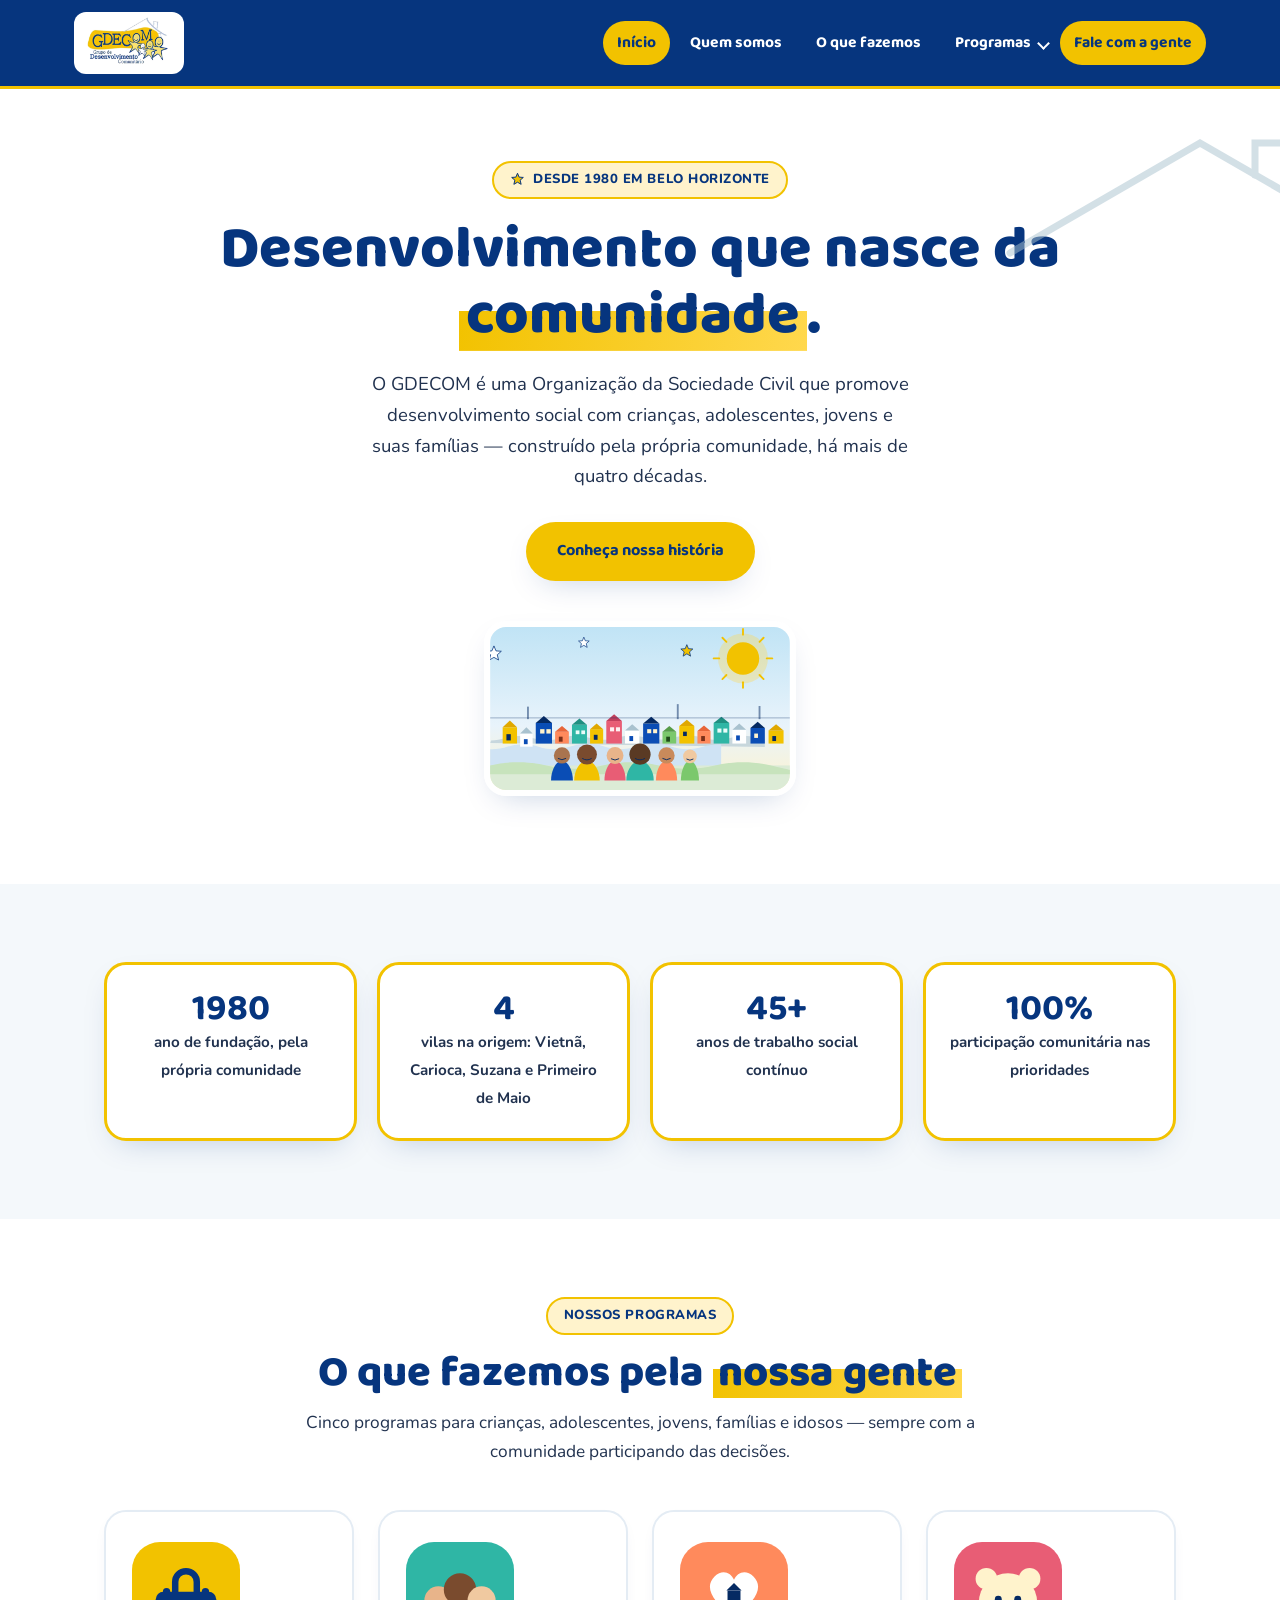
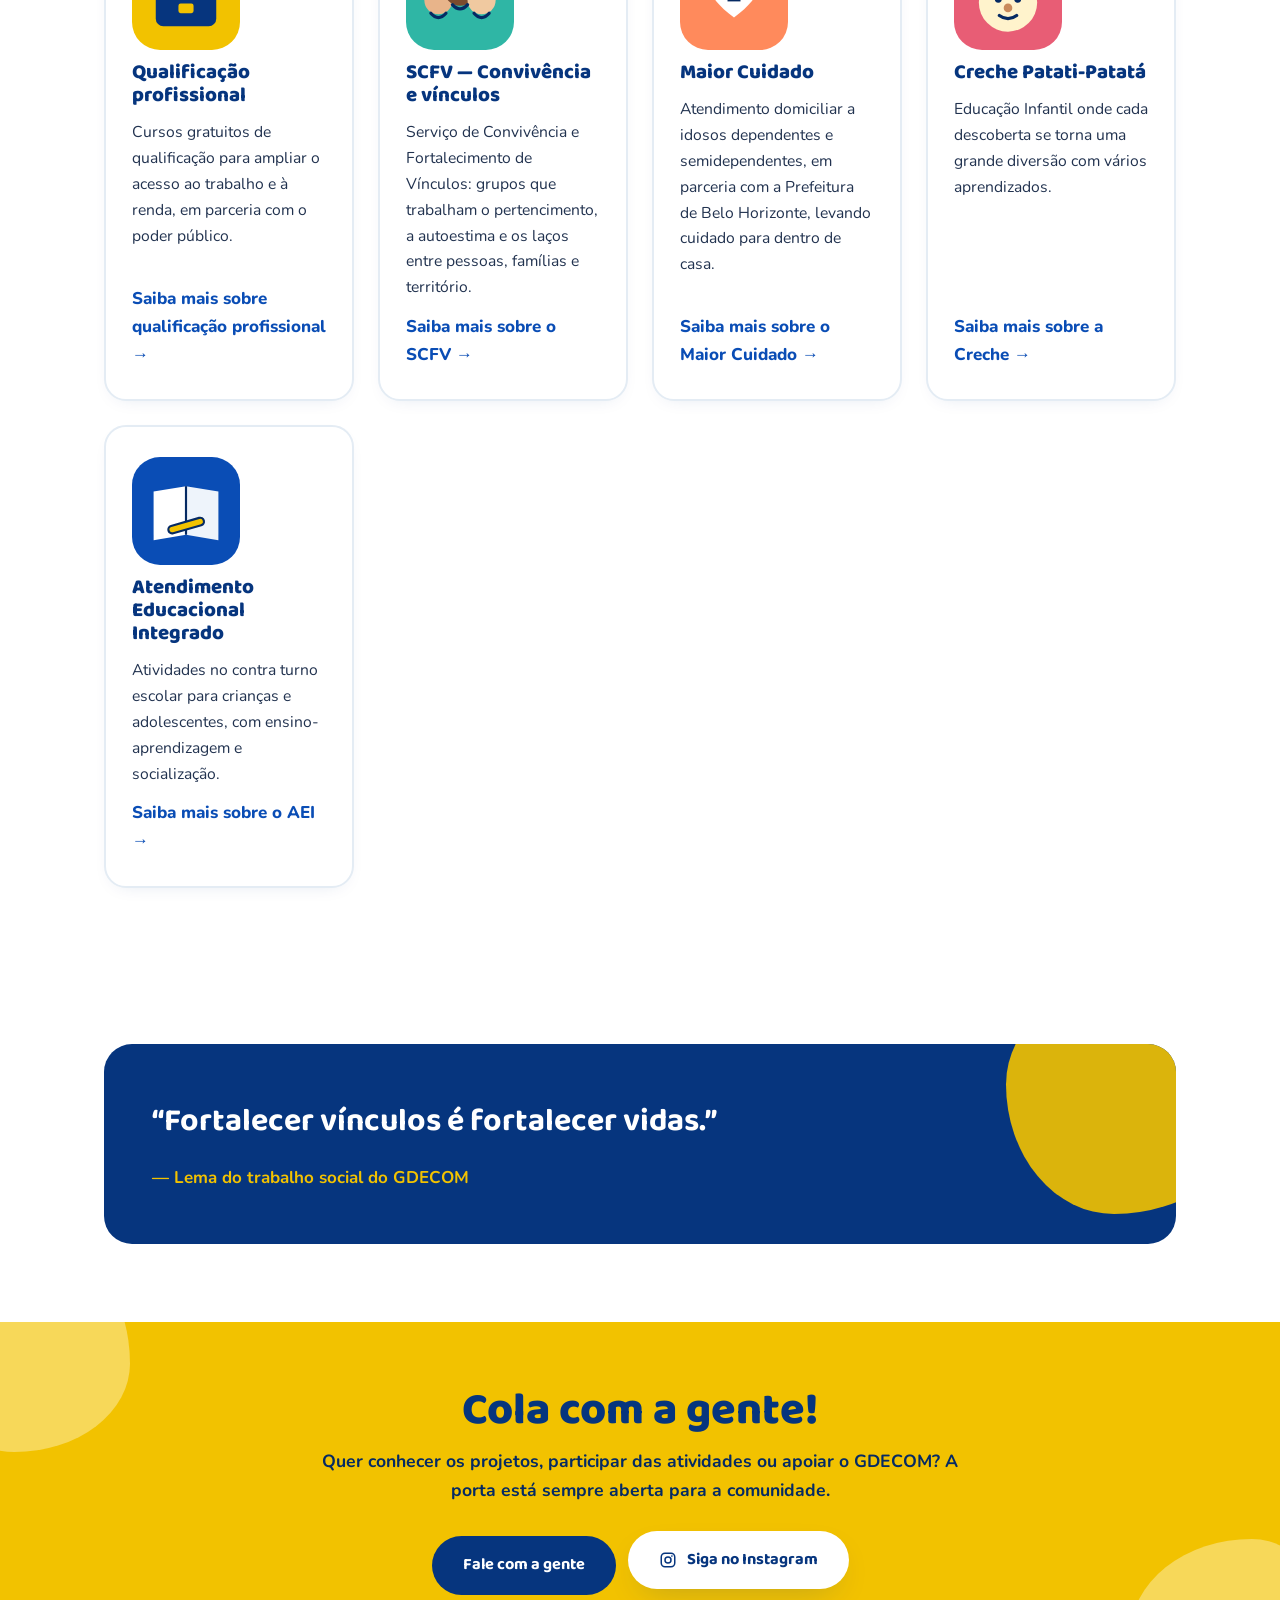
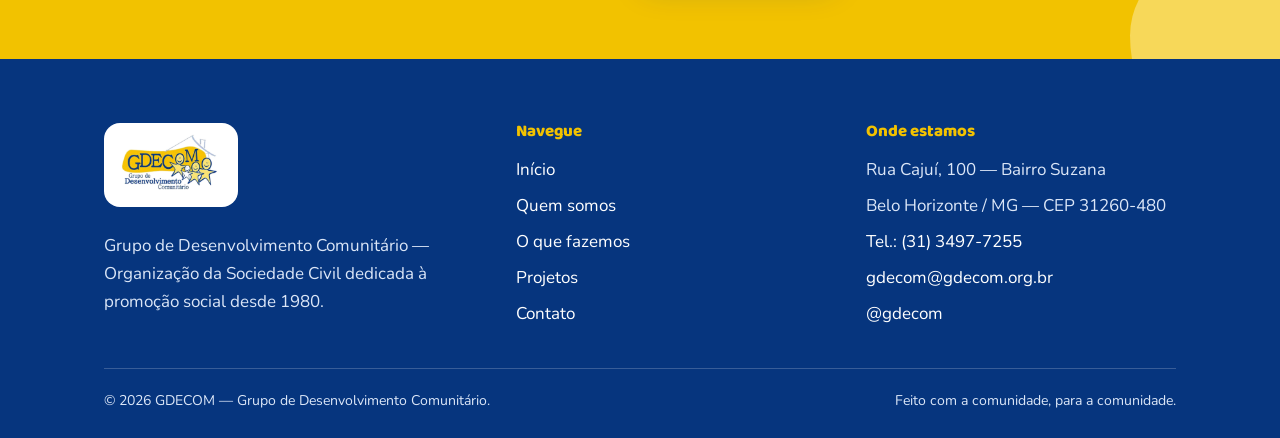
==== index.html @ feea97ce "Troca os cards de "O que fazemos" por ilustracoes dos 5 programas Substitui os 4 icones de linha gen" ====
<!DOCTYPE html>
<html lang="pt-BR">
<head>
  <meta charset="UTF-8">
  <meta name="viewport" content="width=device-width, initial-scale=1.0">
  <title>GDECOM — Grupo de Desenvolvimento Comunitário | Belo Horizonte</title>
  <meta name="description" content="Desde 1980, o GDECOM promove desenvolvimento social com crianças, adolescentes, jovens e famílias em Belo Horizonte. Conheça nossa história, programas e projetos.">
  <link rel="canonical" href="https://www.gdecom.org.br/">
  <meta name="theme-color" content="#06357e">
  <meta name="robots" content="index, follow">

  <!-- Open Graph / Facebook / Instagram -->
  <meta property="og:type" content="website">
  <meta property="og:locale" content="pt_BR">
  <meta property="og:url" content="https://www.gdecom.org.br/">
  <meta property="og:site_name" content="GDECOM">
  <meta property="og:title" content="GDECOM — Grupo de Desenvolvimento Comunitário | Belo Horizonte">
  <meta property="og:description" content="Desde 1980, o GDECOM promove desenvolvimento social com crianças, adolescentes, jovens e famílias em Belo Horizonte. Conheça nossa história, programas e projetos.">
  <meta property="og:image" content="https://www.gdecom.org.br/assets/img/gdecom-03.jpg">

  <!-- Twitter Card -->
  <meta name="twitter:card" content="summary_large_image">
  <meta name="twitter:title" content="GDECOM — Grupo de Desenvolvimento Comunitário | Belo Horizonte">
  <meta name="twitter:description" content="Desde 1980, o GDECOM promove desenvolvimento social com crianças, adolescentes, jovens e famílias em Belo Horizonte.">
  <meta name="twitter:image" content="https://www.gdecom.org.br/assets/img/gdecom-03.jpg">

  <link rel="icon" type="image/png" href="assets/img/favicon.png">
  <link rel="preconnect" href="https://fonts.googleapis.com">
  <link rel="preconnect" href="https://fonts.gstatic.com" crossorigin>
  <link href="https://fonts.googleapis.com/css2?family=Baloo+2:wght@600;700;800&family=Nunito:wght@400;600;700;800&display=swap" rel="stylesheet">
  <link rel="stylesheet" href="css/estilo.css">

  <!-- Dados estruturados: ajuda o Google a exibir o GDECOM como organização (endereço, telefone, redes sociais) -->
  <script type="application/ld+json">
  {
    "@context": "https://schema.org",
    "@type": "NGO",
    "name": "GDECOM — Grupo de Desenvolvimento Comunitário",
    "url": "https://www.gdecom.org.br/",
    "logo": "https://www.gdecom.org.br/assets/img/logo.png",
    "foundingDate": "1980",
    "email": "gdecom@gdecom.org.br",
    "telephone": "+55-31-3497-7255",
    "sameAs": ["https://www.instagram.com/gdecom/"],
    "address": {
      "@type": "PostalAddress",
      "streetAddress": "Rua Cajuí, 100 — Bairro Suzana",
      "addressLocality": "Belo Horizonte",
      "addressRegion": "MG",
      "postalCode": "31260-480",
      "addressCountry": "BR"
    }
  }
  </script>
</head>
<body>

  <a class="pular-conteudo" href="#conteudo">Pular para o conteúdo</a>

  <header class="topo">
    <div class="topo-inner">
      <a class="topo-logo" href="index.html" aria-label="GDECOM — página inicial">
        <img src="assets/img/logo.png" alt="GDECOM — Grupo de Desenvolvimento Comunitário" width="160" height="48">
      </a>

      <button class="hamburguer" aria-label="Abrir menu" aria-expanded="false" aria-controls="menu-principal">&#9776;</button>

      <nav class="menu" id="menu-principal" aria-label="Menu principal">
        <a href="index.html" class="ativo" aria-current="page">Início</a>
        <a href="quem-somos.html">Quem somos</a>
        <a href="o-que-fazemos.html">O que fazemos</a>
        <div class="menu-dropdown">
          <div class="menu-dropdown-linha">
            <a href="projetos.html">Programas</a>
            <span class="seta" aria-hidden="true"></span>
            <button class="submenu-toggle" type="button" aria-expanded="false" aria-label="Mostrar lista de programas">
              <span class="seta" aria-hidden="true"></span>
            </button>
          </div>
          <div class="submenu">
            <a href="qualificacao-profissional.html">Qualificação Profissional</a>
            <a href="scfv.html">SCFV — Serviço de Convivência e Fortalecimento de Vínculos</a>
            <a href="maior-cuidado.html">Maior Cuidado</a>
            <a href="creche-patati-patata.html">Creche Patati-Patatá</a>
            <a href="atendimento-educacional-integrado.html">Atendimento Educacional Integrado</a>
          </div>
        </div>
        <a href="contato.html" class="menu-cta">Fale com a gente</a>
      </nav>
    </div>
  </header>

  <main id="conteudo">
    <!-- HERO -->
    <section class="hero">
      <svg class="telhado-riscado" viewBox="0 0 340 150" fill="none" aria-hidden="true" focusable="false">
        <path d="M10 130 L200 20 L330 95" stroke="#a9c2cf" stroke-width="7" stroke-linecap="round"/>
        <path d="M255 52 L255 20 L285 20 L285 70" stroke="#a9c2cf" stroke-width="7" stroke-linecap="round"/>
      </svg>
      <div class="container hero-grid">
        <div class="surgir hero-texto">
          <span class="pill">
            <svg viewBox="0 0 24 24" fill="#f2c200" stroke="#06357e" stroke-width="1.6" aria-hidden="true" focusable="false"><path d="M12 2l2.6 6.2 6.7.5-5.1 4.4 1.6 6.6L12 16.3 6.2 19.7l1.6-6.6-5.1-4.4 6.7-.5z"/></svg>
            Desde 1980 em Belo Horizonte
          </span>
          <h1>Desenvolvimento que nasce da <span class="mancha">comunidade</span>.</h1>
          <p class="grande">
            O GDECOM é uma Organização da Sociedade Civil que promove desenvolvimento
            social com crianças, adolescentes, jovens e suas famílias — construído
            pela própria comunidade, há mais de quatro décadas.
          </p>
          <div class="hero-acoes">
            <a class="btn btn-amarelo" href="quem-somos.html">Conheça nossa história</a>
          </div>
        </div>
        <div class="hero-foto hero-foto-banner surgir">
          <img src="assets/img/hero-comunidade-vibrante.svg" alt="Ilustração colorida de uma vila na encosta em Belo Horizonte, com sol, estrelas e um grupo diverso de pessoas de mãos dadas em frente às casas" width="960" height="540" fetchpriority="high">
        </div>
      </div>
    </section>

    <!-- NÚMEROS -->
    <section class="secao secao-gelo" aria-label="GDECOM em números">
      <div class="container">
        <div class="numeros surgir">
          <div class="numero-card"><strong>1980</strong><span>ano de fundação, pela própria comunidade</span></div>
          <div class="numero-card"><strong>4</strong><span>vilas na origem: Vietnã, Carioca, Suzana e Primeiro de Maio</span></div>
          <div class="numero-card"><strong>45+</strong><span>anos de trabalho social contínuo</span></div>
          <div class="numero-card"><strong>100%</strong><span>participação comunitária nas prioridades</span></div>
        </div>
      </div>
    </section>

    <!-- O QUE FAZEMOS (resumo) -->
    <section class="secao">
      <div class="container">
        <div class="secao-cabeca centro surgir">
          <span class="pill">Nossos programas</span>
          <h2>O que fazemos pela <span class="mancha">nossa gente</span></h2>
          <p>Cinco programas para crianças, adolescentes, jovens, famílias e idosos —
             sempre com a comunidade participando das decisões.</p>
        </div>
        <div class="cards">
          <article class="card surgir">
            <div class="icone icone-ilustrado" aria-hidden="true">
              <svg viewBox="0 0 100 100" focusable="false">
                <rect x="0" y="0" width="100" height="100" rx="26" fill="#f2c200"/>
                <circle cx="32" cy="46" r="3.4" fill="#06357e"/>
                <circle cx="68" cy="46" r="3.4" fill="#06357e"/>
                <path d="M40 46v-9a10 10 0 0 1 20 0v9" fill="none" stroke="#06357e" stroke-width="6" stroke-linecap="round"/>
                <rect x="22" y="46" width="56" height="32" rx="7" fill="#06357e"/>
                <rect x="43" y="57" width="14" height="9" rx="2" fill="#f2c200"/>
              </svg>
            </div>
            <h3>Qualificação profissional</h3>
            <p>Cursos gratuitos de qualificação para ampliar o acesso ao trabalho e à
               renda, em parceria com o poder público.</p>
            <a class="link-seta" href="qualificacao-profissional.html">Saiba mais sobre qualificação profissional &rarr;</a>
          </article>
          <article class="card surgir">
            <div class="icone icone-ilustrado" aria-hidden="true">
              <svg viewBox="0 0 100 100" focusable="false">
                <rect x="0" y="0" width="100" height="100" rx="26" fill="#2fb6a5"/>
                <circle cx="30" cy="54" r="13" fill="#e8b48a"/>
                <circle cx="50" cy="44" r="15" fill="#7a4b2e"/>
                <circle cx="70" cy="54" r="13" fill="#f0c9a0"/>
                <path d="M23 66q7 8 14 0M43 58q7 8 14 0M63 66q7 8 14 0" fill="none" stroke="#052a63" stroke-width="3" stroke-linecap="round"/>
              </svg>
            </div>
            <h3>SCFV — Convivência e vínculos</h3>
            <p>Serviço de Convivência e Fortalecimento de Vínculos: grupos que
               trabalham o pertencimento, a autoestima e os laços entre pessoas,
               famílias e território.</p>
            <a class="link-seta" href="scfv.html">Saiba mais sobre o SCFV &rarr;</a>
          </article>
          <article class="card surgir">
            <div class="icone icone-ilustrado" aria-hidden="true">
              <svg viewBox="0 0 100 100" focusable="false">
                <rect x="0" y="0" width="100" height="100" rx="26" fill="#ff8a5c"/>
                <path d="M50 70C30 55 22 42 32 32c7-7 15-4 18 3 3-7 11-10 18-3 10 10 2 23-18 38z" fill="#ffffff"/>
                <polygon points="50,38 57,45 43,45" fill="#052a63"/>
                <rect x="44" y="45" width="12" height="10" fill="#052a63"/>
              </svg>
            </div>
            <h3>Maior Cuidado</h3>
            <p>Atendimento domiciliar a idosos dependentes e semidependentes, em
               parceria com a Prefeitura de Belo Horizonte, levando cuidado para
               dentro de casa.</p>
            <a class="link-seta" href="maior-cuidado.html">Saiba mais sobre o Maior Cuidado &rarr;</a>
          </article>
          <article class="card surgir">
            <div class="icone icone-ilustrado" aria-hidden="true">
              <svg viewBox="0 0 100 100" focusable="false">
                <rect x="0" y="0" width="100" height="100" rx="26" fill="#e85d75"/>
                <circle cx="30" cy="34" r="10" fill="#fff3cc"/>
                <circle cx="70" cy="34" r="10" fill="#fff3cc"/>
                <circle cx="50" cy="56" r="27" fill="#fff3cc"/>
                <circle cx="41" cy="53" r="3.2" fill="#052a63"/>
                <circle cx="59" cy="53" r="3.2" fill="#052a63"/>
                <circle cx="50" cy="61" r="4" fill="#c98a5b"/>
                <path d="M42 68q8 6 16 0" fill="none" stroke="#052a63" stroke-width="3" stroke-linecap="round"/>
              </svg>
            </div>
            <h3>Creche Patati-Patatá</h3>
            <p>Educação Infantil onde cada descoberta se torna uma grande diversão
               com vários aprendizados.</p>
            <a class="link-seta" href="creche-patati-patata.html">Saiba mais sobre a Creche &rarr;</a>
          </article>
          <article class="card surgir">
            <div class="icone icone-ilustrado" aria-hidden="true">
              <svg viewBox="0 0 100 100" focusable="false">
                <rect x="0" y="0" width="100" height="100" rx="26" fill="#0a4db5"/>
                <path d="M20 32L50 27V72L20 77Z" fill="#ffffff"/>
                <path d="M80 32L50 27V72L80 77Z" fill="#eef4fb"/>
                <line x1="50" y1="27" x2="50" y2="72" stroke="#052a63" stroke-width="2"/>
                <rect x="33" y="60" width="34" height="7" rx="3.5" fill="#f2c200" stroke="#052a63" stroke-width="2" transform="rotate(-16 50 63)"/>
              </svg>
            </div>
            <h3>Atendimento Educacional Integrado</h3>
            <p>Atividades no contra turno escolar para crianças e adolescentes,
               com ensino-aprendizagem e socialização.</p>
            <a class="link-seta" href="atendimento-educacional-integrado.html">Saiba mais sobre o AEI &rarr;</a>
          </article>
        </div>
      </div>
    </section>

    <!-- CITAÇÃO -->
    <section class="secao">
      <div class="container">
        <div class="citacao surgir">
          <blockquote>&ldquo;Fortalecer vínculos é fortalecer vidas.&rdquo;</blockquote>
          <cite>— Lema do trabalho social do GDECOM</cite>
        </div>
      </div>
    </section>

    <!-- FAIXA CTA -->
    <section class="faixa">
      <div class="container faixa-inner surgir">
        <h2>Cola com a gente!</h2>
        <p>Quer conhecer os projetos, participar das atividades ou apoiar o GDECOM?
           A porta está sempre aberta para a comunidade.</p>
        <a class="btn btn-azul" href="contato.html">Fale com a gente</a>
        &nbsp;
        <a class="btn btn-branco" href="https://www.instagram.com/gdecom/" target="_blank" rel="noopener noreferrer">
          <svg viewBox="0 0 24 24" fill="none" stroke="currentColor" stroke-width="2" stroke-linecap="round" stroke-linejoin="round" aria-hidden="true" focusable="false"><rect x="3" y="3" width="18" height="18" rx="5"/><circle cx="12" cy="12" r="4"/><circle cx="17.2" cy="6.8" r="1.1" fill="currentColor" stroke="none"/></svg>
          Siga no Instagram <span class="sr-only">(abre em nova aba)</span>
        </a>
      </div>
    </section>
  </main>

  <footer class="rodape">
    <div class="container">
      <div class="rodape-grid">
        <div>
          <span class="rodape-logo"><img src="assets/img/logo.png" alt="GDECOM" width="120" height="36" loading="lazy"></span>
          <p>Grupo de Desenvolvimento Comunitário — Organização da Sociedade Civil
             dedicada à promoção social desde 1980.</p>
        </div>
        <nav aria-label="Links do rodapé">
          <h4>Navegue</h4>
          <ul>
            <li><a href="index.html">Início</a></li>
            <li><a href="quem-somos.html">Quem somos</a></li>
            <li><a href="o-que-fazemos.html">O que fazemos</a></li>
            <li><a href="projetos.html">Projetos</a></li>
            <li><a href="contato.html">Contato</a></li>
          </ul>
        </nav>
        <div>
          <h4>Onde estamos</h4>
          <address style="font-style: normal;">
            <ul>
              <li>Rua Cajuí, 100 — Bairro Suzana</li>
              <li>Belo Horizonte / MG — CEP 31260-480</li>
              <li><a href="tel:+553134977255">Tel.: (31) 3497-7255</a></li>
              <li><a href="mailto:gdecom@gdecom.org.br">gdecom@gdecom.org.br</a></li>
              <li><a href="https://www.instagram.com/gdecom/" target="_blank" rel="noopener noreferrer">@gdecom <span class="sr-only">(abre em nova aba)</span></a></li>
            </ul>
          </address>
        </div>
      </div>
      <div class="rodape-base">
        <span>&copy; <span class="ano-atual"></span> GDECOM — Grupo de Desenvolvimento Comunitário.</span>
        <span>Feito com a comunidade, para a comunidade.</span>
      </div>
    </div>
  </footer>

  <script src="js/site.js"></script>
</body>
</html>
---- css/estilo.css ----
/* ============================================================
   GDECOM — Grupo de Desenvolvimento Comunitário
   Identidade: branco de base; azul #06357E (tinta da marca);
   amarelo #F2C200 (mancha/estrelas); azul-telhado #A9C2CF.
   Tipografia: "Baloo 2" (títulos) + "Nunito" (texto).
   ============================================================ */

:root {
  --azul: #06357e;
  --azul-vivo: #0a4db5;
  --azul-profundo: #052a63;
  --tinta: #21324f;
  --telhado: #a9c2cf;
  --amarelo: #f2c200;
  --amarelo-forte: #e0a800;
  --amarelo-suave: #fff3cc;
  --creme: #fffaf0;
  --gelo: #f4f8fb;
  --branco: #ffffff;
  --sombra: 0 12px 32px -14px rgba(6, 53, 126, 0.25);
  --raio: 22px;
  --fonte-display: "Baloo 2", "Nunito", sans-serif;
  --fonte-texto: "Nunito", "Trebuchet MS", sans-serif;
}

* { margin: 0; padding: 0; box-sizing: border-box; }
html { scroll-behavior: smooth; }

body {
  font-family: var(--fonte-texto);
  color: var(--tinta);
  background: var(--branco);
  font-size: 17px;
  line-height: 1.65;
  overflow-x: hidden;
}

img { max-width: 100%; display: block; }
a { color: var(--azul-vivo); text-decoration: none; }
a:hover { text-decoration: underline; }

h1, h2, h3, h4 {
  font-family: var(--fonte-display);
  color: var(--azul);
  line-height: 1.12;
  font-weight: 800;
}

.container { max-width: 1120px; margin: 0 auto; padding: 0 24px; }

/* ---------- marca de texto: mancha amarela ---------- */
.mancha {
  background-image: linear-gradient(100deg, var(--amarelo) 0%, #ffd84d 100%);
  background-repeat: no-repeat;
  background-size: 100% 42%;
  background-position: 0 78%;
  padding: 0 .12em;
  border-radius: 6px;
}

/* ---------- pill / etiqueta ---------- */
.pill {
  display: inline-flex;
  align-items: center;
  gap: 8px;
  font-weight: 800;
  font-size: .82rem;
  letter-spacing: .04em;
  text-transform: uppercase;
  color: var(--azul);
  background: var(--amarelo-suave);
  border: 2px solid var(--amarelo);
  border-radius: 999px;
  padding: 6px 16px;
}
.pill svg { width: 15px; height: 15px; }

/* ---------- botões ---------- */
.btn svg { width: 18px; height: 18px; flex: none; }
.btn {
  display: inline-flex;
  align-items: center;
  gap: 10px;
  font-family: var(--fonte-display);
  font-weight: 700;
  font-size: 1.02rem;
  border-radius: 999px;
  padding: 13px 28px;
  border: 3px solid transparent;
  cursor: pointer;
  transition: transform .18s ease, box-shadow .18s ease, background .18s ease;
  text-decoration: none !important;
}
.btn:hover { transform: translateY(-2px); }
.btn-amarelo { background: var(--amarelo); color: var(--azul); box-shadow: var(--sombra); }
.btn-amarelo:hover { background: #ffd21a; }
.btn-azul { background: var(--azul); color: #fff; }
.btn-azul:hover { background: var(--azul-vivo); }
.btn-contorno { border-color: var(--azul); color: var(--azul); background: transparent; }
.btn-contorno:hover { background: var(--azul); color: #fff; }
.btn-branco { background: #fff; color: var(--azul); box-shadow: var(--sombra); }

/* ---------- link "pular para o conteúdo" (acessibilidade) ---------- */
/* fica invisível fora da tela; só aparece quando alguém navega pelo teclado (Tab) */
.pular-conteudo {
  position: absolute;
  left: -9999px;
  top: 0;
  z-index: 1000;
  background: #fff;
  color: var(--azul);
  font-weight: 700;
  padding: 10px 18px;
  border-radius: 0 0 10px 0;
  box-shadow: var(--sombra);
}
.pular-conteudo:focus { left: 0; }

/* ---------- texto só para leitor de tela (acessibilidade) ---------- */
.sr-only {
  position: absolute;
  width: 1px;
  height: 1px;
  padding: 0;
  margin: -1px;
  overflow: hidden;
  clip: rect(0, 0, 0, 0);
  white-space: nowrap;
  border: 0;
}

/* ============================================================
   CABEÇALHO
   ============================================================ */
.topo {
  position: sticky;
  top: 0;
  z-index: 60;
  background: var(--azul);
  border-bottom: 3px solid var(--amarelo);
}
.topo-inner {
  display: flex;
  align-items: center;
  justify-content: space-between;
  gap: 20px;
  padding: 12px 24px;
  max-width: 1180px;
  margin: 0 auto;
}
.topo-logo {
  background: #fff;
  border-radius: 12px;
  padding: 4px 12px;
  display: inline-flex;
  align-items: center;
}
.topo-logo img { height: 54px; width: auto; }
.menu { display: flex; align-items: center; gap: 6px; }
.menu a {
  font-family: var(--fonte-display);
  font-weight: 700;
  font-size: .98rem;
  color: #fff;
  padding: 9px 14px;
  border-radius: 999px;
  text-decoration: none;
  transition: background .15s ease, color .15s ease;
}
.menu a:hover { background: var(--amarelo-suave); color: var(--azul); text-decoration: none; }
.menu a.ativo { background: var(--amarelo); color: var(--azul); }
.menu .menu-cta { background: var(--amarelo); color: var(--azul); margin-left: 6px; }
.menu .menu-cta:hover { background: #ffd21a; }

/* ---------- submenu (dropdown) do menu principal ---------- */
.menu-dropdown { position: relative; }
.menu-dropdown-linha { display: flex; align-items: center; }
.menu-dropdown-linha > .seta {
  width: 9px;
  height: 9px;
  margin-left: -6px;
  border: none;
  border-bottom: 2px solid #fff;
  border-right: 2px solid #fff;
  transform: rotate(45deg);
  transition: transform .15s ease;
  pointer-events: none;
}
.submenu-toggle {
  display: none;
  background: none;
  border: none;
  padding: 9px;
  cursor: pointer;
}
.submenu-toggle .seta {
  display: block;
  width: 8px;
  height: 8px;
  border: none;
  border-bottom: 2px solid var(--azul);
  border-right: 2px solid var(--azul);
  transform: rotate(45deg);
  transition: transform .15s ease;
}
.submenu {
  position: absolute;
  top: 100%;
  left: 0;
  z-index: 70;
  display: none;
  flex-direction: column;
  min-width: 240px;
  margin-top: 6px;
  padding: 8px;
  background: #fff;
  border: 2px solid var(--amarelo);
  border-radius: 16px;
  box-shadow: var(--sombra);
}
.menu-dropdown:hover .submenu,
.menu-dropdown:focus-within .submenu {
  display: flex;
}
.menu-dropdown:hover .menu-dropdown-linha > .seta,
.menu-dropdown:focus-within .menu-dropdown-linha > .seta {
  transform: rotate(225deg);
}
.submenu a {
  padding: 10px 14px;
  border-radius: 10px;
  font-size: .94rem;
  white-space: nowrap;
  color: var(--azul);
}

.hamburguer {
  display: none;
  background: none;
  border: 2px solid #fff;
  border-radius: 10px;
  padding: 7px 10px;
  cursor: pointer;
  color: #fff;
  font-size: 1.15rem;
  line-height: 1;
}

/* ============================================================
   HERO
   ============================================================ */
.hero { position: relative; padding: 72px 0 88px; overflow: hidden; }
.hero-grid {
  display: grid;
  grid-template-columns: 1fr;
  gap: 40px;
  align-items: center;
}
.hero h1 { font-size: clamp(2.4rem, 5vw, 3.7rem); margin: 18px 0 20px; }
.hero p.grande { font-size: 1.16rem; max-width: 34rem; color: var(--tinta); }
.hero-acoes { display: flex; flex-wrap: wrap; gap: 14px; margin-top: 30px; }

/* texto do hero centralizado */
.hero-texto { text-align: center; display: flex; flex-direction: column; align-items: center; }
.hero-texto .pill { margin-inline: auto; }
.hero-texto p.grande { margin-left: auto; margin-right: auto; }
.hero-texto .hero-acoes { justify-content: center; }

.hero-foto {
  position: relative;
  max-width: 440px;
  margin: 0 auto;
  display: flex;
  justify-content: center;
}
/* bolha amarela decorativa removida a pedido — a foto mantém o contorno orgânico própria dela */
.hero-foto .blob { display: none; }

.hero-foto img {
  position: relative;
  z-index: 1;
  width: 100%;
  aspect-ratio: 1 / 1.05;
  object-fit: cover;
  object-position: center;
  border-radius: 46% 54% 48% 52% / 52% 46% 54% 48%;
  border: 6px solid #fff;
  box-shadow: var(--sombra);
  margin: 0 auto;
}

/* banner largo do hero (imagem panorâmica, sem a moldura orgânica) */
.hero-foto-banner { max-width: 1040px; }
.hero-foto-banner img {
  height: auto;
  aspect-ratio: 16 / 9;
  border-radius: var(--raio);
}
.estrela-solta {
  position: absolute;
  z-index: 2;
  width: 54px;
  filter: drop-shadow(0 6px 10px rgba(6,53,126,.25));
  animation: flutuar 5s ease-in-out infinite;
}
@keyframes flutuar {
  0%, 100% { transform: translateY(0) rotate(-8deg); }
  50% { transform: translateY(-12px) rotate(6deg); }
}

/* ---------- você sabia (destaque de texto) ---------- */
.secao-voce-sabia { padding: 0 0 78px; }
.voce-sabia-caixa {
  max-width: 720px;
  margin: 0 auto;
  text-align: center;
  background: var(--azul);
  border: 3px solid var(--amarelo);
  border-radius: 32px;
  padding: 36px 40px;
  box-shadow: var(--sombra);
}
.voce-sabia-caixa .pill-clara {
  background: var(--amarelo);
  border-color: var(--amarelo);
}
.voce-sabia-caixa p {
  color: #fff;
  font-weight: 700;
  font-size: 1.12rem;
  line-height: 1.55;
  margin: 18px 0 0;
}

/* ---------- história completa (texto longo) ---------- */
.historia-longa { max-width: 760px; margin: 0 auto; }
.historia-longa h2 { font-size: clamp(1.6rem, 3vw, 2.1rem); margin-bottom: 22px; }
.historia-longa p { margin-bottom: 18px; }
.historia-longa p:last-child { margin-bottom: 0; }
.historia-longa ul { margin: 0 0 18px 1.2rem; }
.historia-longa li { margin-bottom: 6px; }

/* ---------- aviso de conteúdo em construção ---------- */
.aviso-conteudo {
  max-width: 46rem;
  background: var(--amarelo-suave);
  border: 2px dashed var(--amarelo-forte);
  border-radius: var(--raio);
  padding: 22px 26px;
  color: var(--tinta);
}
.aviso-conteudo strong { color: var(--azul); }

/* telhado decorativo (traço da casa da logo) */
.telhado-riscado {
  position: absolute;
  top: 34px;
  right: -60px;
  width: 340px;
  opacity: .5;
  z-index: 0;
}

/* ============================================================
   SEÇÕES
   ============================================================ */
.secao { padding: 78px 0; position: relative; }
.secao-gelo { background: var(--gelo); }
.secao-creme { background: var(--creme); }
.secao-cabeca { max-width: 46rem; margin-bottom: 44px; }
.secao-cabeca h2 { font-size: clamp(1.9rem, 3.6vw, 2.7rem); margin: 14px 0 12px; }
.secao-cabeca p { font-size: 1.08rem; }
.centro { text-align: center; margin-left: auto; margin-right: auto; }

/* ---------- números ---------- */
.numeros {
  display: grid;
  grid-template-columns: repeat(4, 1fr);
  gap: 20px;
}
.numero-card {
  background: #fff;
  border: 3px solid var(--amarelo);
  border-radius: var(--raio);
  padding: 26px 20px;
  text-align: center;
  box-shadow: var(--sombra);
}
.numero-card strong {
  font-family: var(--fonte-display);
  font-size: 2.3rem;
  color: var(--azul);
  display: block;
  line-height: 1;
}
.numero-card span { font-weight: 700; font-size: .95rem; color: var(--tinta); }

/* ---------- cards de programa ---------- */
.cards {
  display: grid;
  grid-template-columns: repeat(auto-fit, minmax(245px, 1fr));
  gap: 24px;
}
.card {
  background: #fff;
  border-radius: var(--raio);
  padding: 30px 26px;
  border: 2px solid #e4ecf4;
  box-shadow: 0 6px 20px -12px rgba(6,53,126,.18);
  transition: transform .2s ease, border-color .2s ease;
  display: flex;
  flex-direction: column;
  gap: 12px;
}
.card:hover { transform: translateY(-6px); border-color: var(--amarelo); }
.card .icone {
  width: 58px;
  height: 58px;
  border-radius: 45% 55% 50% 50% / 55% 45% 55% 45%;
  background: var(--amarelo);
  display: grid;
  place-items: center;
  color: var(--azul);
}
.card .icone svg { width: 28px; height: 28px; }
.card .icone-ilustrado {
  width: 108px;
  height: 108px;
  border-radius: 0;
  background: none;
}
.card .icone-ilustrado svg { width: 100%; height: 100%; display: block; }
.card h3 { font-size: 1.28rem; }
.card p { font-size: .98rem; }
.card .link-seta { margin-top: auto; font-weight: 800; color: var(--azul-vivo); }

/* ---------- mídia lado a lado ---------- */
.duo {
  display: grid;
  grid-template-columns: 1fr 1fr;
  gap: 52px;
  align-items: center;
}
.duo.invertido .duo-foto { order: 2; }
.duo-foto { position: relative; }
.duo-foto img {
  border-radius: var(--raio);
  border: 5px solid #fff;
  box-shadow: var(--sombra);
  width: 100%;
  object-fit: cover;
  aspect-ratio: 4 / 4.4;
}
.duo-foto .selo {
  position: absolute;
  bottom: -18px;
  left: -14px;
  background: var(--amarelo);
  color: var(--azul);
  font-family: var(--fonte-display);
  font-weight: 800;
  border-radius: 16px;
  padding: 10px 18px;
  box-shadow: var(--sombra);
  font-size: .95rem;
}
.duo-texto h2 { font-size: clamp(1.8rem, 3.4vw, 2.5rem); margin: 12px 0 16px; }
.duo-texto p + p { margin-top: 12px; }

/* ---------- citação ---------- */
.citacao {
  background: var(--azul);
  border-radius: 28px;
  color: #fff;
  padding: 52px 48px;
  position: relative;
  overflow: hidden;
}
.citacao::after {
  content: "";
  position: absolute;
  right: -70px;
  top: -70px;
  width: 240px;
  height: 240px;
  background: var(--amarelo);
  border-radius: 58% 42% 55% 45% / 46% 58% 42% 54%;
  opacity: .9;
}
.citacao blockquote {
  font-family: var(--fonte-display);
  font-size: clamp(1.4rem, 2.8vw, 2rem);
  font-weight: 700;
  max-width: 44rem;
  position: relative;
  z-index: 1;
}
.citacao cite {
  display: block;
  margin-top: 16px;
  font-style: normal;
  font-weight: 700;
  color: var(--amarelo);
  position: relative;
  z-index: 1;
}

/* ---------- linha do tempo ---------- */
.tempo { list-style: none; position: relative; padding-left: 34px; }
.tempo::before {
  content: "";
  position: absolute;
  left: 10px;
  top: 6px;
  bottom: 6px;
  width: 4px;
  border-radius: 4px;
  background: var(--amarelo);
}
.tempo li { position: relative; padding: 0 0 30px 16px; }
.tempo li::before {
  content: "";
  position: absolute;
  left: -32px;
  top: 6px;
  width: 18px;
  height: 18px;
  border-radius: 50%;
  background: var(--azul);
  border: 4px solid var(--amarelo);
}
.tempo strong { font-family: var(--fonte-display); color: var(--azul); font-size: 1.12rem; display: block; }

/* ---------- valores ---------- */
.valores { display: grid; grid-template-columns: repeat(auto-fit, minmax(220px, 1fr)); gap: 20px; }
.valor {
  background: var(--amarelo-suave);
  border-radius: var(--raio);
  padding: 24px;
  border: 2px dashed var(--amarelo);
}
.valor h3 { font-size: 1.15rem; margin-bottom: 6px; display: flex; align-items: center; gap: 10px; }
.valor h3 svg { width: 20px; height: 20px; flex: none; }

/* ---------- programa (página o que fazemos) ---------- */
.programa { display: grid; grid-template-columns: .9fr 1.1fr; gap: 44px; align-items: center; }
.programa.par .programa-foto { order: 2; }
.programa-foto img {
  border-radius: var(--raio);
  width: 100%;
  aspect-ratio: 1/1;
  object-fit: cover;
  border: 5px solid #fff;
  box-shadow: var(--sombra);
}
.programa h3 { font-size: 1.7rem; margin: 10px 0 12px; }
.programa .tag-programa {
  font-family: var(--fonte-display);
  display: inline-block;
  background: var(--azul);
  color: var(--amarelo);
  border-radius: 999px;
  font-weight: 700;
  font-size: .85rem;
  padding: 5px 14px;
  letter-spacing: .05em;
}
.programa ul { margin: 14px 0 0 1.1rem; }
.programa li { margin-bottom: 6px; }
.divisor-programas { border: none; border-top: 3px dashed var(--telhado); margin: 64px 0; }

/* ---------- SCFV: galeria de peças gráficas ---------- */
.scfv-galeria {
  grid-column: 1 / -1;
  display: grid;
  grid-template-columns: 1fr 1fr;
  gap: 24px;
  margin-top: 36px;
}
.scfv-galeria img {
  width: 100%;
  height: auto;
  border-radius: var(--raio);
  border: 5px solid #fff;
  box-shadow: var(--sombra);
}

/* ---------- galeria ---------- */
.galeria { display: grid; grid-template-columns: repeat(auto-fill, minmax(240px, 1fr)); gap: 20px; }
.galeria figure {
  position: relative;
  border-radius: 18px;
  overflow: hidden;
  cursor: zoom-in;
  box-shadow: 0 8px 22px -12px rgba(6,53,126,.28);
  border: 4px solid #fff;
  background: #fff;
}
.galeria img { aspect-ratio: 1/1.1; object-fit: cover; width: 100%; transition: transform .3s ease; }
.galeria figure:hover img { transform: scale(1.05); }
.galeria figcaption {
  position: absolute;
  inset: auto 0 0 0;
  background: linear-gradient(transparent, rgba(6,53,126,.92));
  color: #fff;
  font-weight: 700;
  font-size: .85rem;
  padding: 26px 14px 12px;
}
.luz {
  position: fixed;
  inset: 0;
  background: rgba(5, 24, 56, .9);
  display: none;
  place-items: center;
  z-index: 100;
  padding: 30px;
  cursor: zoom-out;
}
.luz.aberta { display: grid; }
.luz img { max-height: 88vh; max-width: 92vw; border-radius: 14px; border: 6px solid #fff; }

/* ---------- faixa CTA amarela ---------- */
.faixa {
  background: var(--amarelo);
  padding: 64px 0;
  position: relative;
  overflow: hidden;
}
.faixa::before, .faixa::after {
  content: "";
  position: absolute;
  width: 210px;
  height: 210px;
  border-radius: 58% 42% 55% 45% / 46% 58% 42% 54%;
  background: rgba(255,255,255,.35);
}
.faixa::before { left: -80px; top: -80px; }
.faixa::after { right: -60px; bottom: -90px; }
.faixa-inner { position: relative; z-index: 1; text-align: center; }
.faixa h2 { font-size: clamp(1.9rem, 4vw, 2.8rem); color: var(--azul); margin-bottom: 10px; }
.faixa p { color: var(--azul-profundo); font-weight: 700; font-size: 1.1rem; max-width: 40rem; margin: 0 auto 26px; }

/* ---------- contato ---------- */
.contato-grid { display: grid; grid-template-columns: 1fr 1fr; gap: 40px; align-items: start; }
.contato-cards { display: grid; gap: 16px; }
.contato-card {
  display: flex;
  gap: 16px;
  align-items: flex-start;
  background: #fff;
  border-radius: 18px;
  padding: 20px 22px;
  border: 2px solid #e4ecf4;
  box-shadow: 0 6px 18px -12px rgba(6,53,126,.2);
}
.contato-card .icone {
  width: 46px; height: 46px; flex: none;
  border-radius: 45% 55% 50% 50% / 55% 45% 55% 45%;
  background: var(--amarelo);
  display: grid; place-items: center; color: var(--azul);
}
.contato-card .icone svg { width: 22px; height: 22px; }
.contato-card strong { font-family: var(--fonte-display); color: var(--azul); display: block; }
.mapa iframe {
  width: 100%;
  height: 100%;
  min-height: 420px;
  border: 5px solid #fff;
  border-radius: var(--raio);
  box-shadow: var(--sombra);
}
.form-contato { display: grid; gap: 14px; background: var(--gelo); padding: 28px; border-radius: var(--raio); border: 2px solid #e4ecf4; }
.form-contato label { font-weight: 800; color: var(--azul); font-size: .92rem; }
.form-contato input, .form-contato textarea {
  font: inherit;
  border: 2px solid var(--telhado);
  border-radius: 12px;
  padding: 12px 14px;
  background: #fff;
  color: var(--tinta);
}
.form-contato input:focus, .form-contato textarea:focus { outline: 3px solid var(--amarelo); border-color: var(--azul); }

/* ============================================================
   RODAPÉ
   ============================================================ */
.rodape { background: var(--azul); color: #dbe6f7; padding: 64px 0 26px; margin-top: 0; }
.rodape-grid { display: grid; grid-template-columns: 1.2fr 1fr 1fr; gap: 40px; margin-bottom: 40px; }
.rodape h4 { color: var(--amarelo); font-size: 1.05rem; margin-bottom: 14px; }
.rodape a { color: #fff; }
.rodape ul { list-style: none; display: grid; gap: 8px; }
.rodape-logo {
  background: #fff;
  display: inline-block;
  border-radius: 16px;
  padding: 10px 16px;
  margin-bottom: 16px;
}
.rodape-logo img { height: 64px; width: auto; }
.rodape-base {
  border-top: 1px solid rgba(255,255,255,.2);
  padding-top: 20px;
  display: flex;
  flex-wrap: wrap;
  justify-content: space-between;
  gap: 10px;
  font-size: .88rem;
}

/* ---------- animação de entrada ---------- */
.surgir { opacity: 0; transform: translateY(26px); transition: opacity .6s ease, transform .6s ease; }
.surgir.visivel { opacity: 1; transform: none; }
@media (prefers-reduced-motion: reduce) {
  .surgir { opacity: 1; transform: none; transition: none; }
  .estrela-solta { animation: none; }
  html { scroll-behavior: auto; }
}

/* ============================================================
   RESPONSIVO
   ============================================================ */
@media (max-width: 900px) {
  .hero-grid, .duo, .programa, .contato-grid { grid-template-columns: 1fr; }
  .duo.invertido .duo-foto, .programa.par .programa-foto { order: 0; }
  .scfv-galeria { grid-template-columns: 1fr; gap: 18px; }
  .numeros { grid-template-columns: repeat(2, 1fr); }
  .rodape-grid { grid-template-columns: 1fr; }
  .hero { padding: 46px 0 64px; }
  .hero-foto:not(.hero-foto-banner) { max-width: 340px; margin: 0 auto; }
  .menu {
    position: fixed;
    inset: 78px 16px auto 16px;
    background: #fff;
    border: 3px solid var(--amarelo);
    border-radius: 20px;
    box-shadow: var(--sombra);
    flex-direction: column;
    align-items: stretch;
    padding: 14px;
    display: none;
  }
  .menu.aberto { display: flex; }
  .menu a { text-align: center; color: var(--azul); }
  .hamburguer { display: block; }

  .menu-dropdown-linha { justify-content: space-between; }
  .menu-dropdown-linha > .seta { display: none; }
  .menu-dropdown-linha > a { flex: 1; }
  .submenu-toggle { display: flex; align-items: center; justify-content: center; }
  .submenu-toggle[aria-expanded="true"] .seta { transform: rotate(225deg); }
  .submenu {
    position: static;
    display: none;
    margin: 0 0 6px;
    box-shadow: none;
    border-style: dashed;
  }
  .submenu.aberto { display: flex; }
  .submenu a { text-align: center; }
}
@media (max-width: 520px) {
  .numeros { grid-template-columns: 1fr 1fr; }
  .citacao { padding: 36px 26px; }
  body { font-size: 16px; }
}
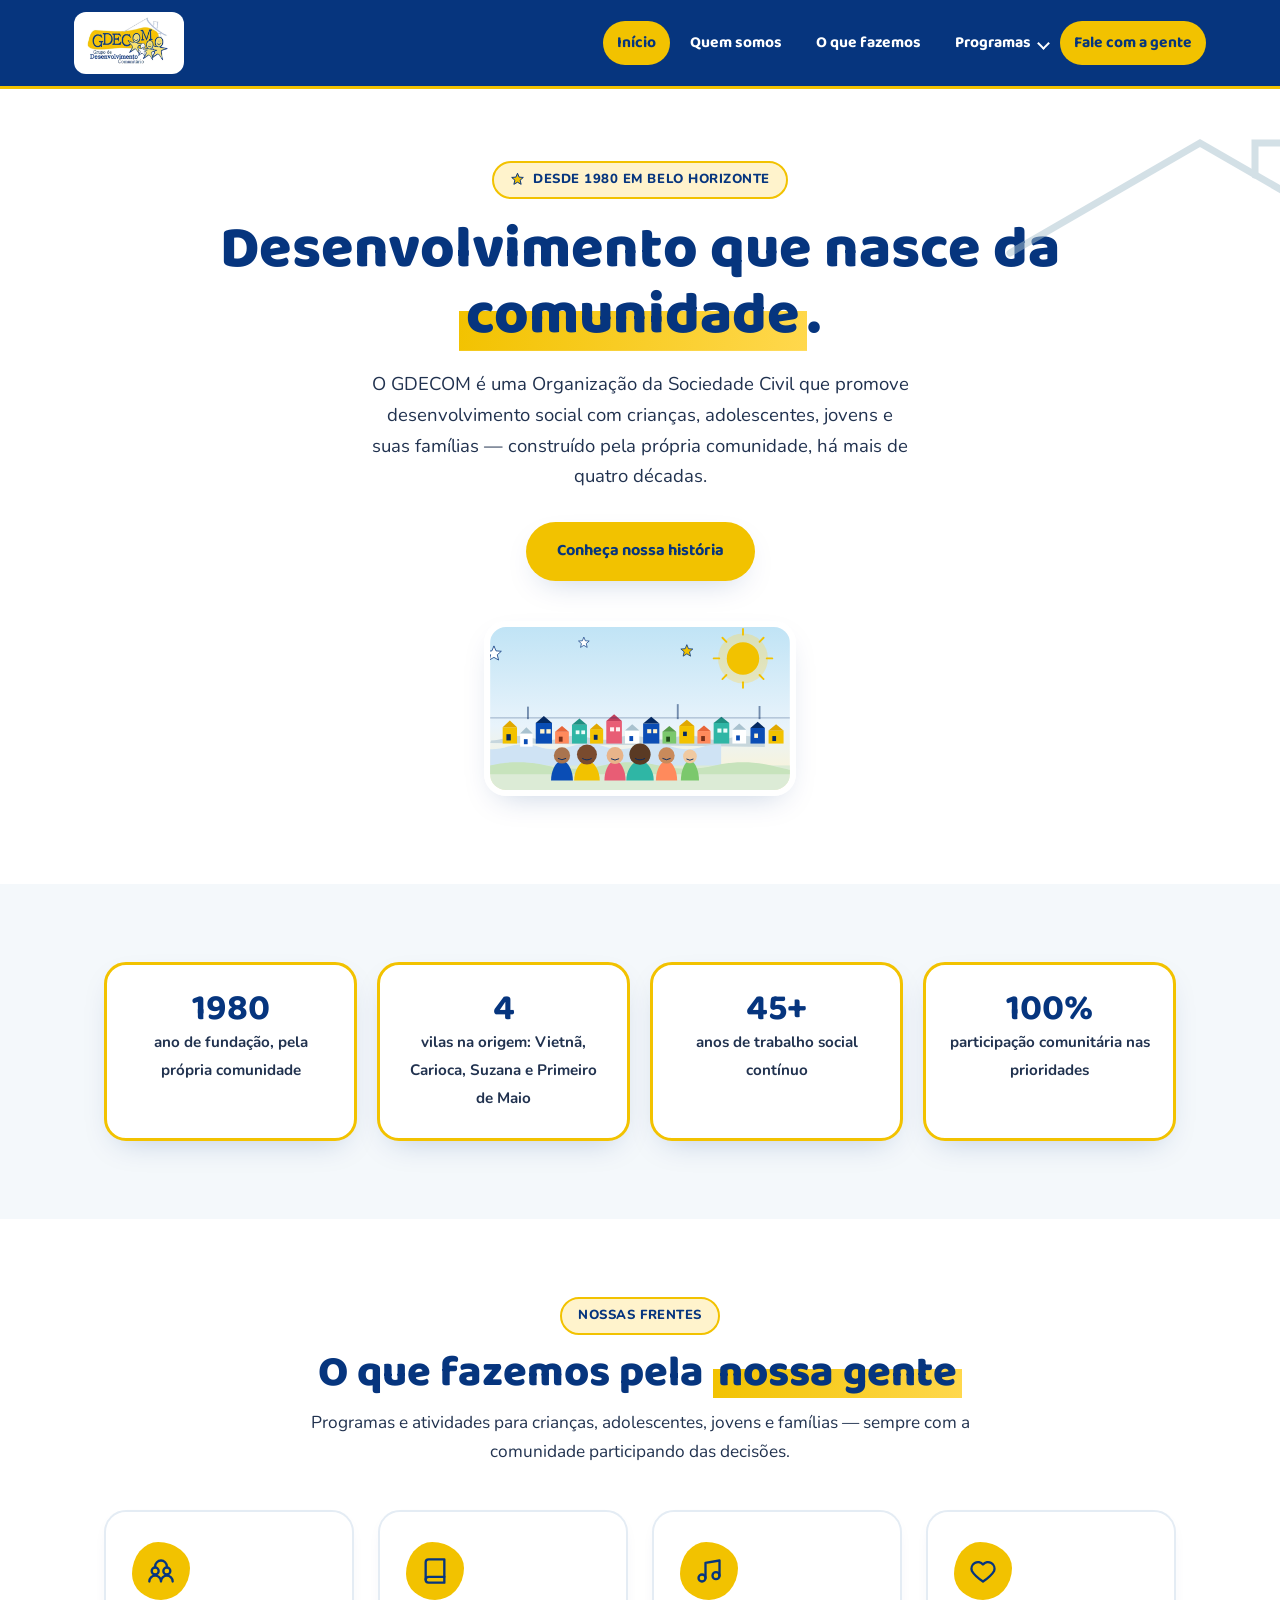
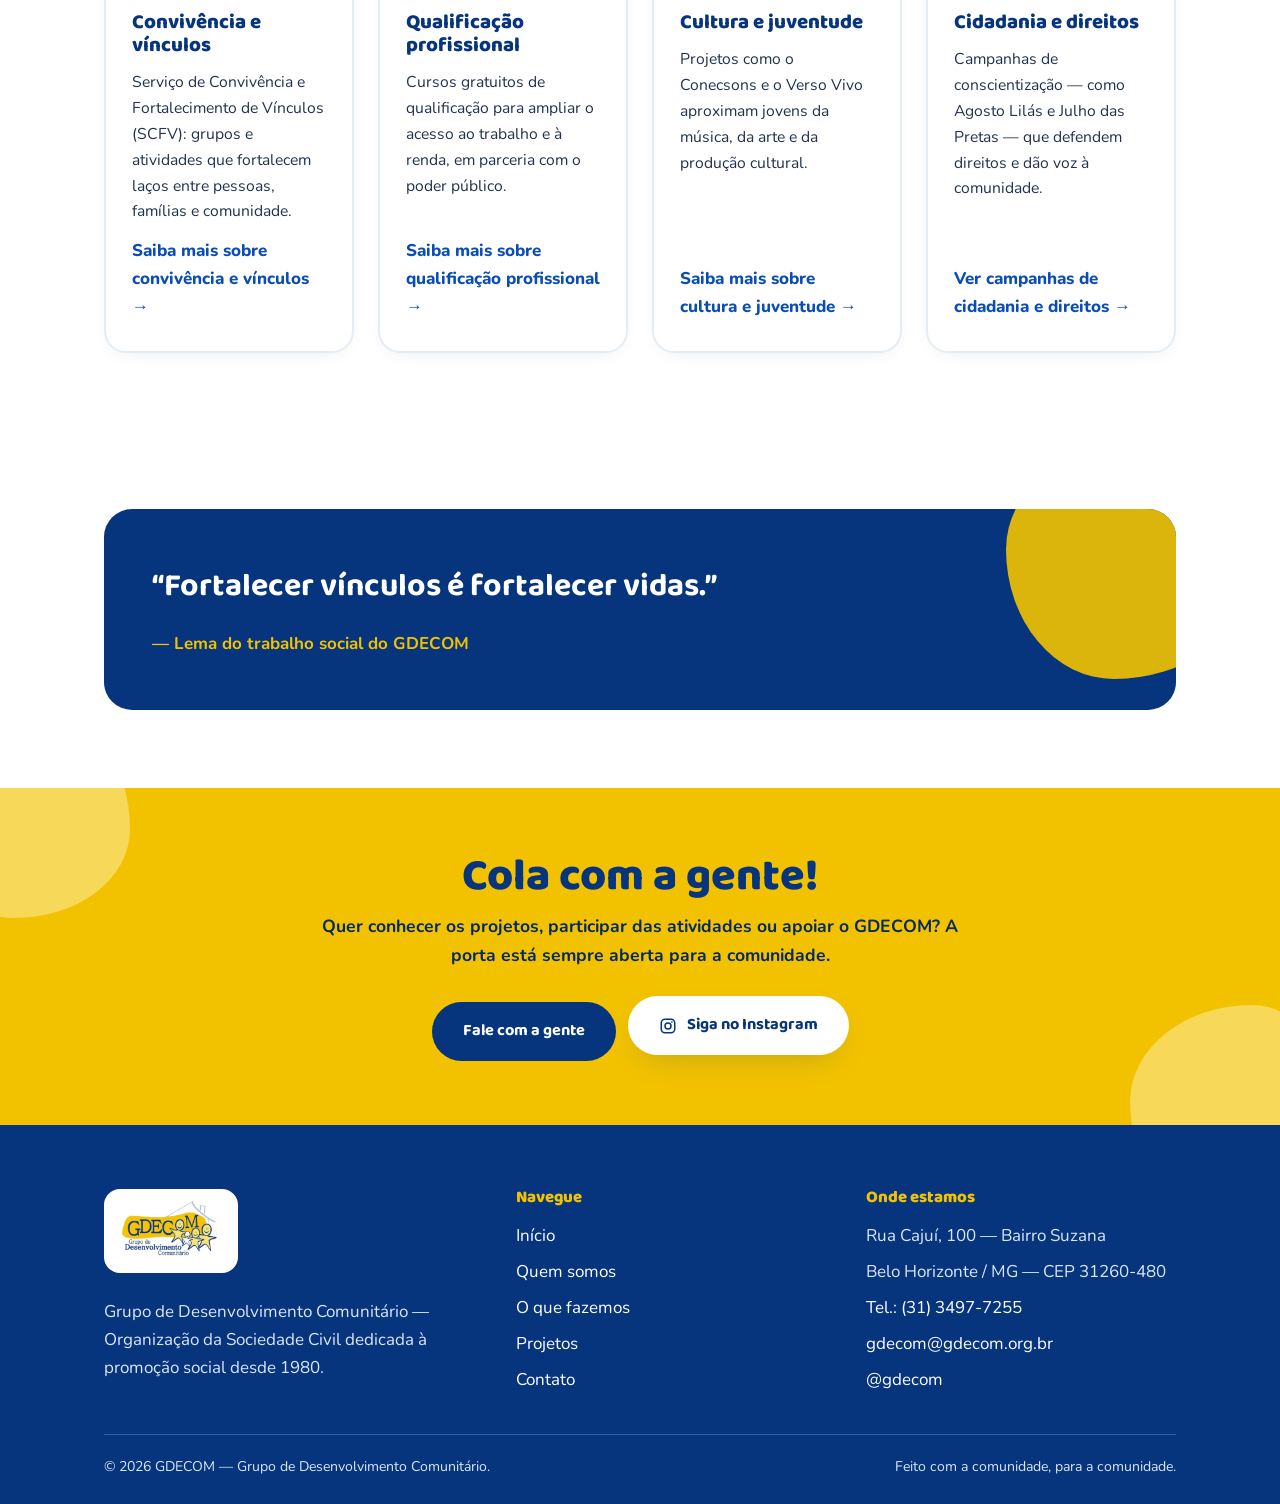
==== commit b5b5bda6: "Revert "Troca os cards de "O que fazemos" por ilustracoes dos 5 programas" This reverts commit feea9" ====
--- a/index.html
+++ b/index.html
@@ -135,91 +135,39 @@
     <section class="secao">
       <div class="container">
         <div class="secao-cabeca centro surgir">
-          <span class="pill">Nossos programas</span>
+          <span class="pill">Nossas frentes</span>
           <h2>O que fazemos pela <span class="mancha">nossa gente</span></h2>
-          <p>Cinco programas para crianças, adolescentes, jovens, famílias e idosos —
+          <p>Programas e atividades para crianças, adolescentes, jovens e famílias —
              sempre com a comunidade participando das decisões.</p>
         </div>
         <div class="cards">
           <article class="card surgir">
-            <div class="icone icone-ilustrado" aria-hidden="true">
-              <svg viewBox="0 0 100 100" focusable="false">
-                <rect x="0" y="0" width="100" height="100" rx="26" fill="#f2c200"/>
-                <circle cx="32" cy="46" r="3.4" fill="#06357e"/>
-                <circle cx="68" cy="46" r="3.4" fill="#06357e"/>
-                <path d="M40 46v-9a10 10 0 0 1 20 0v9" fill="none" stroke="#06357e" stroke-width="6" stroke-linecap="round"/>
-                <rect x="22" y="46" width="56" height="32" rx="7" fill="#06357e"/>
-                <rect x="43" y="57" width="14" height="9" rx="2" fill="#f2c200"/>
-              </svg>
-            </div>
+            <div class="icone"><svg viewBox="0 0 24 24" fill="none" stroke="currentColor" stroke-width="2" stroke-linecap="round" stroke-linejoin="round" aria-hidden="true" focusable="false"><path d="M17 8a5 5 0 1 0-10 0"/><circle cx="7" cy="12" r="3"/><circle cx="17" cy="12" r="3"/><path d="M2 21c0-2.8 2.2-5 5-5s5 2.2 5 5M12 21c0-2.8 2.2-5 5-5s5 2.2 5 5"/></svg></div>
+            <h3>Convivência e vínculos</h3>
+            <p>Serviço de Convivência e Fortalecimento de Vínculos (SCFV): grupos e
+               atividades que fortalecem laços entre pessoas, famílias e comunidade.</p>
+            <a class="link-seta" href="o-que-fazemos.html">Saiba mais sobre convivência e vínculos &rarr;</a>
+          </article>
+          <article class="card surgir">
+            <div class="icone"><svg viewBox="0 0 24 24" fill="none" stroke="currentColor" stroke-width="2" stroke-linecap="round" stroke-linejoin="round" aria-hidden="true" focusable="false"><path d="M4 19.5A2.5 2.5 0 0 1 6.5 17H20"/><path d="M6.5 2H20v20H6.5A2.5 2.5 0 0 1 4 19.5v-15A2.5 2.5 0 0 1 6.5 2z"/></svg></div>
             <h3>Qualificação profissional</h3>
             <p>Cursos gratuitos de qualificação para ampliar o acesso ao trabalho e à
                renda, em parceria com o poder público.</p>
-            <a class="link-seta" href="qualificacao-profissional.html">Saiba mais sobre qualificação profissional &rarr;</a>
-          </article>
-          <article class="card surgir">
-            <div class="icone icone-ilustrado" aria-hidden="true">
-              <svg viewBox="0 0 100 100" focusable="false">
-                <rect x="0" y="0" width="100" height="100" rx="26" fill="#2fb6a5"/>
-                <circle cx="30" cy="54" r="13" fill="#e8b48a"/>
-                <circle cx="50" cy="44" r="15" fill="#7a4b2e"/>
-                <circle cx="70" cy="54" r="13" fill="#f0c9a0"/>
-                <path d="M23 66q7 8 14 0M43 58q7 8 14 0M63 66q7 8 14 0" fill="none" stroke="#052a63" stroke-width="3" stroke-linecap="round"/>
-              </svg>
-            </div>
-            <h3>SCFV — Convivência e vínculos</h3>
-            <p>Serviço de Convivência e Fortalecimento de Vínculos: grupos que
-               trabalham o pertencimento, a autoestima e os laços entre pessoas,
-               famílias e território.</p>
-            <a class="link-seta" href="scfv.html">Saiba mais sobre o SCFV &rarr;</a>
-          </article>
-          <article class="card surgir">
-            <div class="icone icone-ilustrado" aria-hidden="true">
-              <svg viewBox="0 0 100 100" focusable="false">
-                <rect x="0" y="0" width="100" height="100" rx="26" fill="#ff8a5c"/>
-                <path d="M50 70C30 55 22 42 32 32c7-7 15-4 18 3 3-7 11-10 18-3 10 10 2 23-18 38z" fill="#ffffff"/>
-                <polygon points="50,38 57,45 43,45" fill="#052a63"/>
-                <rect x="44" y="45" width="12" height="10" fill="#052a63"/>
-              </svg>
-            </div>
-            <h3>Maior Cuidado</h3>
-            <p>Atendimento domiciliar a idosos dependentes e semidependentes, em
-               parceria com a Prefeitura de Belo Horizonte, levando cuidado para
-               dentro de casa.</p>
-            <a class="link-seta" href="maior-cuidado.html">Saiba mais sobre o Maior Cuidado &rarr;</a>
-          </article>
-          <article class="card surgir">
-            <div class="icone icone-ilustrado" aria-hidden="true">
-              <svg viewBox="0 0 100 100" focusable="false">
-                <rect x="0" y="0" width="100" height="100" rx="26" fill="#e85d75"/>
-                <circle cx="30" cy="34" r="10" fill="#fff3cc"/>
-                <circle cx="70" cy="34" r="10" fill="#fff3cc"/>
-                <circle cx="50" cy="56" r="27" fill="#fff3cc"/>
-                <circle cx="41" cy="53" r="3.2" fill="#052a63"/>
-                <circle cx="59" cy="53" r="3.2" fill="#052a63"/>
-                <circle cx="50" cy="61" r="4" fill="#c98a5b"/>
-                <path d="M42 68q8 6 16 0" fill="none" stroke="#052a63" stroke-width="3" stroke-linecap="round"/>
-              </svg>
-            </div>
-            <h3>Creche Patati-Patatá</h3>
-            <p>Educação Infantil onde cada descoberta se torna uma grande diversão
-               com vários aprendizados.</p>
-            <a class="link-seta" href="creche-patati-patata.html">Saiba mais sobre a Creche &rarr;</a>
-          </article>
-          <article class="card surgir">
-            <div class="icone icone-ilustrado" aria-hidden="true">
-              <svg viewBox="0 0 100 100" focusable="false">
-                <rect x="0" y="0" width="100" height="100" rx="26" fill="#0a4db5"/>
-                <path d="M20 32L50 27V72L20 77Z" fill="#ffffff"/>
-                <path d="M80 32L50 27V72L80 77Z" fill="#eef4fb"/>
-                <line x1="50" y1="27" x2="50" y2="72" stroke="#052a63" stroke-width="2"/>
-                <rect x="33" y="60" width="34" height="7" rx="3.5" fill="#f2c200" stroke="#052a63" stroke-width="2" transform="rotate(-16 50 63)"/>
-              </svg>
-            </div>
-            <h3>Atendimento Educacional Integrado</h3>
-            <p>Atividades no contra turno escolar para crianças e adolescentes,
-               com ensino-aprendizagem e socialização.</p>
-            <a class="link-seta" href="atendimento-educacional-integrado.html">Saiba mais sobre o AEI &rarr;</a>
+            <a class="link-seta" href="o-que-fazemos.html">Saiba mais sobre qualificação profissional &rarr;</a>
+          </article>
+          <article class="card surgir">
+            <div class="icone"><svg viewBox="0 0 24 24" fill="none" stroke="currentColor" stroke-width="2" stroke-linecap="round" stroke-linejoin="round" aria-hidden="true" focusable="false"><path d="M9 18V5l12-2v13"/><circle cx="6" cy="18" r="3"/><circle cx="18" cy="16" r="3"/></svg></div>
+            <h3>Cultura e juventude</h3>
+            <p>Projetos como o Conecsons e o Verso Vivo aproximam jovens da música,
+               da arte e da produção cultural.</p>
+            <a class="link-seta" href="o-que-fazemos.html">Saiba mais sobre cultura e juventude &rarr;</a>
+          </article>
+          <article class="card surgir">
+            <div class="icone"><svg viewBox="0 0 24 24" fill="none" stroke="currentColor" stroke-width="2" stroke-linecap="round" stroke-linejoin="round" aria-hidden="true" focusable="false"><path d="M12 21s-7-4.6-9.5-9A5.6 5.6 0 0 1 12 6.4 5.6 5.6 0 0 1 21.5 12C19 16.4 12 21 12 21z"/></svg></div>
+            <h3>Cidadania e direitos</h3>
+            <p>Campanhas de conscientização — como Agosto Lilás e Julho das Pretas —
+               que defendem direitos e dão voz à comunidade.</p>
+            <a class="link-seta" href="projetos.html">Ver campanhas de cidadania e direitos &rarr;</a>
           </article>
         </div>
       </div>
--- a/css/estilo.css
+++ b/css/estilo.css
@@ -423,13 +423,6 @@
   color: var(--azul);
 }
 .card .icone svg { width: 28px; height: 28px; }
-.card .icone-ilustrado {
-  width: 108px;
-  height: 108px;
-  border-radius: 0;
-  background: none;
-}
-.card .icone-ilustrado svg { width: 100%; height: 100%; display: block; }
 .card h3 { font-size: 1.28rem; }
 .card p { font-size: .98rem; }
 .card .link-seta { margin-top: auto; font-weight: 800; color: var(--azul-vivo); }
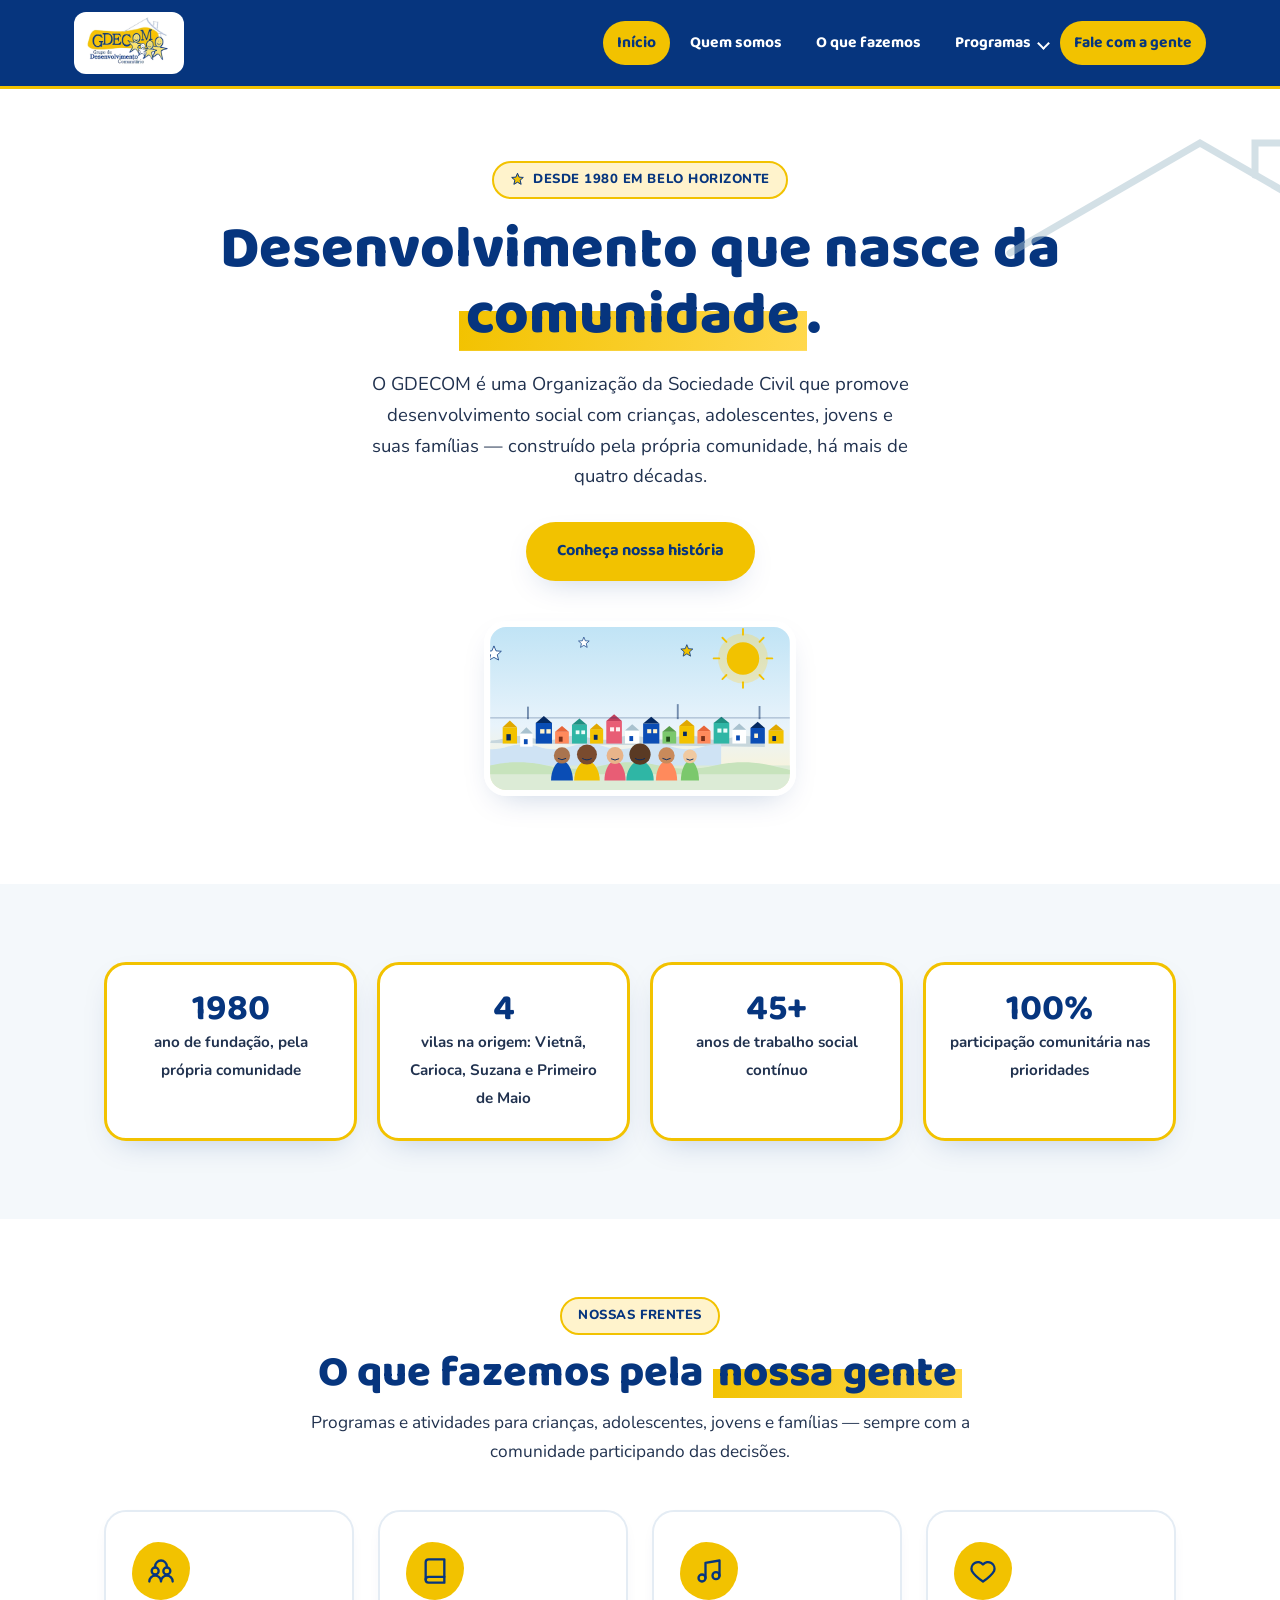
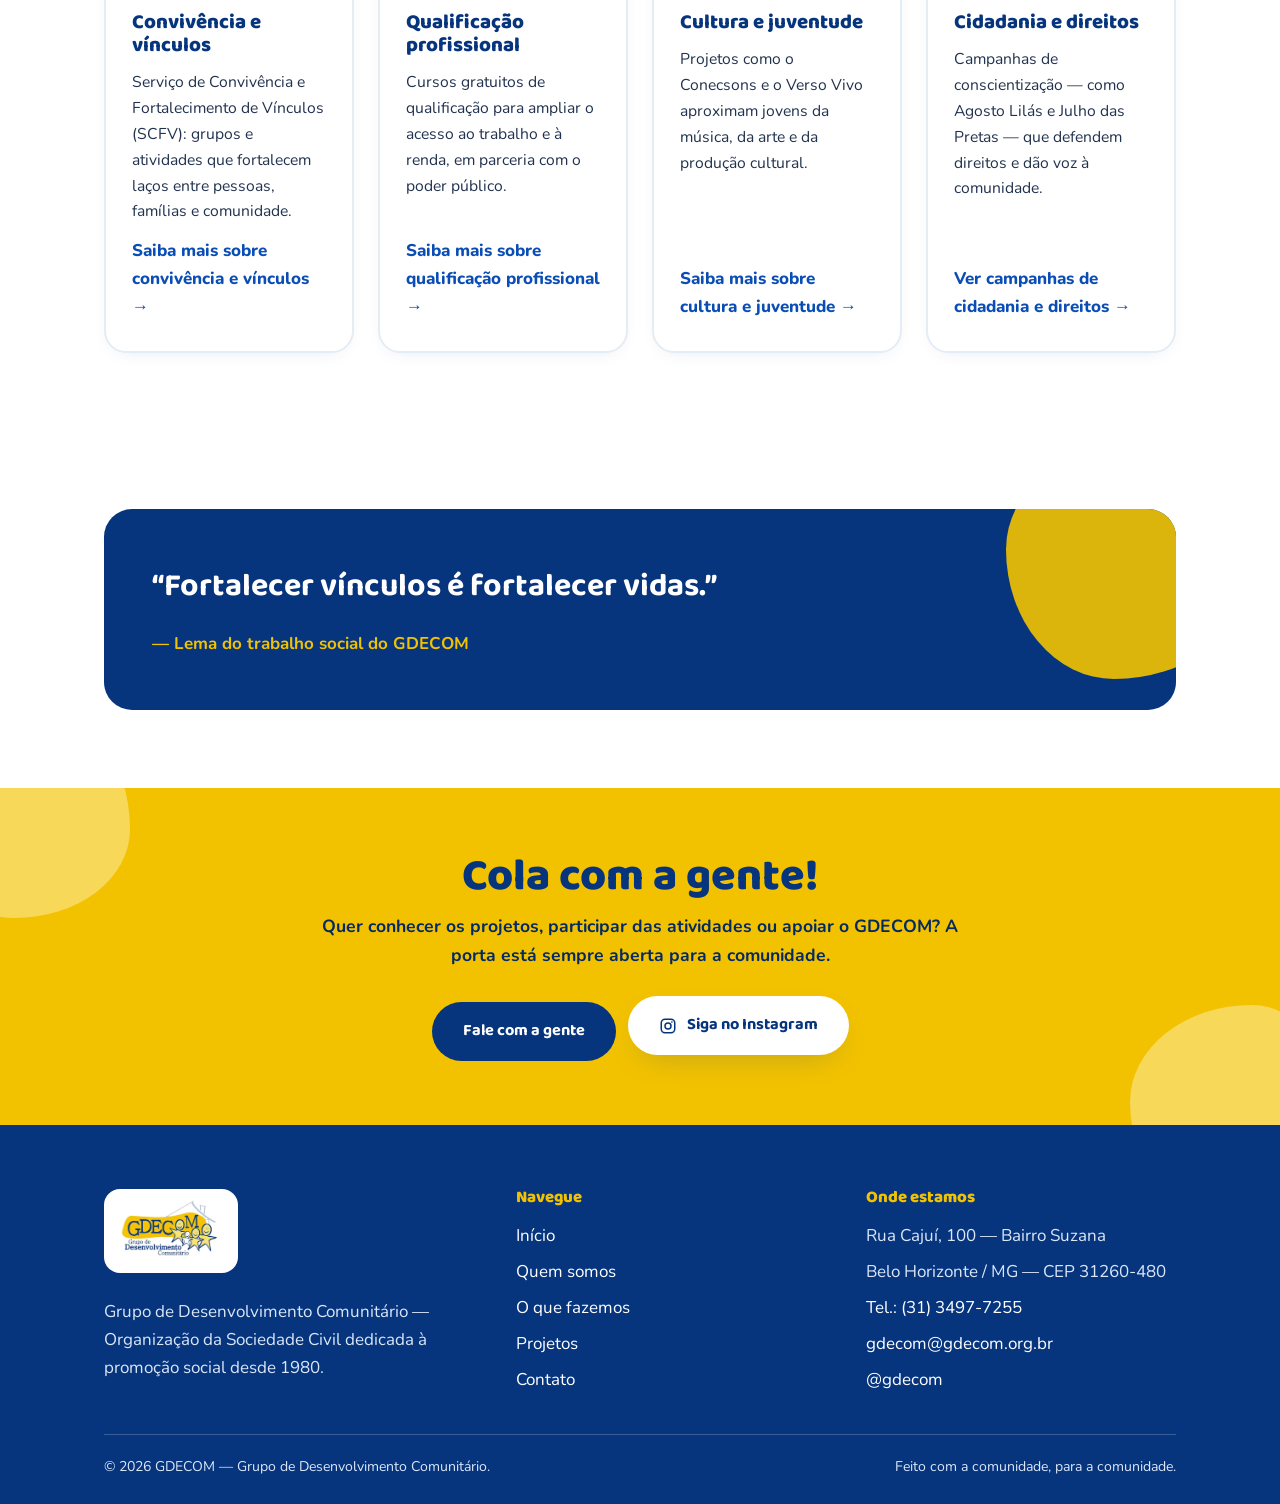
==== commit 8b02ae01: "Implementa melhorias de SEO, acessibilidade, performance e limpeza Baseado na auditoria do repositór" ====
--- a/index.html
+++ b/index.html
@@ -25,6 +25,7 @@
   <meta name="twitter:image" content="https://www.gdecom.org.br/assets/img/gdecom-03.jpg">
 
   <link rel="icon" type="image/png" href="assets/img/favicon.png">
+  <link rel="apple-touch-icon" href="assets/img/apple-touch-icon.png">
   <link rel="preconnect" href="https://fonts.googleapis.com">
   <link rel="preconnect" href="https://fonts.gstatic.com" crossorigin>
   <link href="https://fonts.googleapis.com/css2?family=Baloo+2:wght@600;700;800&family=Nunito:wght@400;600;700;800&display=swap" rel="stylesheet">
@@ -78,11 +79,11 @@
             </button>
           </div>
           <div class="submenu">
-            <a href="qualificacao-profissional.html">Qualificação Profissional</a>
-            <a href="scfv.html">SCFV — Serviço de Convivência e Fortalecimento de Vínculos</a>
-            <a href="maior-cuidado.html">Maior Cuidado</a>
-            <a href="creche-patati-patata.html">Creche Patati-Patatá</a>
-            <a href="atendimento-educacional-integrado.html">Atendimento Educacional Integrado</a>
+            <a href="qualificacao-profissional.html"><svg class="icone-programa" viewBox="0 0 100 100" aria-hidden="true" focusable="false"><rect width="100" height="100" rx="26" fill="#f2c200"/><circle cx="32" cy="46" r="3.4" fill="#06357e"/><circle cx="68" cy="46" r="3.4" fill="#06357e"/><path d="M40 46v-9a10 10 0 0 1 20 0v9" fill="none" stroke="#06357e" stroke-width="6" stroke-linecap="round"/><rect x="22" y="46" width="56" height="32" rx="7" fill="#06357e"/><rect x="43" y="57" width="14" height="9" rx="2" fill="#f2c200"/></svg>Qualificação Profissional</a>
+            <a href="scfv.html"><svg class="icone-programa" viewBox="0 0 100 100" aria-hidden="true" focusable="false"><rect width="100" height="100" rx="26" fill="#2fb6a5"/><circle cx="30" cy="54" r="13" fill="#e8b48a"/><circle cx="50" cy="44" r="15" fill="#7a4b2e"/><circle cx="70" cy="54" r="13" fill="#f0c9a0"/><path d="M23 66q7 8 14 0M43 58q7 8 14 0M63 66q7 8 14 0" fill="none" stroke="#052a63" stroke-width="3" stroke-linecap="round"/></svg>SCFV — Serviço de Convivência e Fortalecimento de Vínculos</a>
+            <a href="maior-cuidado.html"><svg class="icone-programa" viewBox="0 0 100 100" aria-hidden="true" focusable="false"><rect width="100" height="100" rx="26" fill="#ff8a5c"/><path d="M50 70C30 55 22 42 32 32c7-7 15-4 18 3 3-7 11-10 18-3 10 10 2 23-18 38z" fill="#ffffff"/><polygon points="50,38 57,45 43,45" fill="#052a63"/><rect x="44" y="45" width="12" height="10" fill="#052a63"/></svg>Maior Cuidado</a>
+            <a href="creche-patati-patata.html"><svg class="icone-programa" viewBox="0 0 100 100" aria-hidden="true" focusable="false"><rect width="100" height="100" rx="26" fill="#e85d75"/><circle cx="30" cy="34" r="10" fill="#fff3cc"/><circle cx="70" cy="34" r="10" fill="#fff3cc"/><circle cx="50" cy="56" r="27" fill="#fff3cc"/><circle cx="41" cy="53" r="3.2" fill="#052a63"/><circle cx="59" cy="53" r="3.2" fill="#052a63"/><circle cx="50" cy="61" r="4" fill="#c98a5b"/><path d="M42 68q8 6 16 0" fill="none" stroke="#052a63" stroke-width="3" stroke-linecap="round"/></svg>Creche Patati-Patatá</a>
+            <a href="atendimento-educacional-integrado.html"><svg class="icone-programa" viewBox="0 0 100 100" aria-hidden="true" focusable="false"><rect width="100" height="100" rx="26" fill="#0a4db5"/><path d="M20 32L50 27V72L20 77Z" fill="#ffffff"/><path d="M80 32L50 27V72L80 77Z" fill="#eef4fb"/><line x1="50" y1="27" x2="50" y2="72" stroke="#052a63" stroke-width="2"/><rect x="33" y="60" width="34" height="7" rx="3.5" fill="#f2c200" stroke="#052a63" stroke-width="2" transform="rotate(-16 50 63)"/></svg>Atendimento Educacional Integrado</a>
           </div>
         </div>
         <a href="contato.html" class="menu-cta">Fale com a gente</a>
--- a/css/estilo.css
+++ b/css/estilo.css
@@ -227,12 +227,16 @@
   transform: rotate(225deg);
 }
 .submenu a {
-  padding: 10px 14px;
+  display: flex;
+  align-items: center;
+  gap: 12px;
+  padding: 8px 14px;
   border-radius: 10px;
   font-size: .94rem;
   white-space: nowrap;
   color: var(--azul);
 }
+.icone-programa { width: 30px; height: 30px; flex: none; border-radius: 9px; }
 
 .hamburguer {
   display: none;
@@ -340,6 +344,24 @@
 .historia-longa ul { margin: 0 0 18px 1.2rem; }
 .historia-longa li { margin-bottom: 6px; }
 
+/* ---------- hero das páginas de programa (SCFV, Maior Cuidado, Creche, AEI, Qualificação) ---------- */
+.hero-programa { padding-bottom: 26px; }
+.hero-programa-grid { display: flex; align-items: center; gap: 44px; flex-wrap: wrap; }
+.hero-programa-texto { flex: 1 1 380px; }
+.hero-programa-titulo { font-size: clamp(2.2rem, 4.6vw, 3.3rem); margin: 16px 0 14px; }
+.hero-programa-lead { font-size: 1.14rem; }
+.hero-programa-logo-wrap { flex: 0 0 auto; margin: 0 auto; }
+.hero-programa-logo { border: 6px solid #fff; box-shadow: var(--sombra); }
+.hero-programa-logo--circular { width: 220px; height: 220px; border-radius: 50%; }
+.hero-programa-logo--retangular { width: min(320px, 80vw); height: auto; border-radius: var(--raio); }
+.hero-programa-logo--fundo-branco { background: #fff; }
+.hero-programa-logo--contido { object-fit: contain; }
+.secao-programa { padding-top: 20px; }
+.subtitulo-secao { font-size: 1.4rem; margin: 8px 0 10px; }
+.subtitulo-secao--espacado { margin-top: 28px; }
+.mt-56 { margin-top: 56px; }
+.mt-28 { margin-top: 28px; }
+
 /* ---------- aviso de conteúdo em construção ---------- */
 .aviso-conteudo {
   max-width: 46rem;
@@ -423,6 +445,13 @@
   color: var(--azul);
 }
 .card .icone svg { width: 28px; height: 28px; }
+.card .icone-ilustrado {
+  width: 88px;
+  height: 88px;
+  border-radius: 0;
+  background: none;
+}
+.card .icone-ilustrado svg { width: 100%; height: 100%; display: block; }
 .card h3 { font-size: 1.28rem; }
 .card p { font-size: .98rem; }
 .card .link-seta { margin-top: auto; font-weight: 800; color: var(--azul-vivo); }
@@ -589,6 +618,10 @@
   border: 4px solid #fff;
   background: #fff;
 }
+.galeria figure:focus-visible {
+  outline: 3px solid var(--amarelo);
+  outline-offset: 2px;
+}
 .galeria img { aspect-ratio: 1/1.1; object-fit: cover; width: 100%; transition: transform .3s ease; }
 .galeria figure:hover img { transform: scale(1.05); }
 .galeria figcaption {
@@ -612,6 +645,26 @@
 }
 .luz.aberta { display: grid; }
 .luz img { max-height: 88vh; max-width: 92vw; border-radius: 14px; border: 6px solid #fff; }
+.luz-fechar {
+  position: absolute;
+  top: 18px;
+  right: 18px;
+  width: 44px;
+  height: 44px;
+  border-radius: 50%;
+  border: none;
+  background: #fff;
+  color: var(--azul);
+  font-size: 1.7rem;
+  line-height: 1;
+  font-weight: 700;
+  cursor: pointer;
+  display: grid;
+  place-items: center;
+  z-index: 101;
+}
+.luz-fechar:hover { background: var(--amarelo); }
+.luz-fechar:focus-visible { outline: 3px solid var(--amarelo); outline-offset: 2px; }
 
 /* ---------- faixa CTA amarela ---------- */
 .faixa {
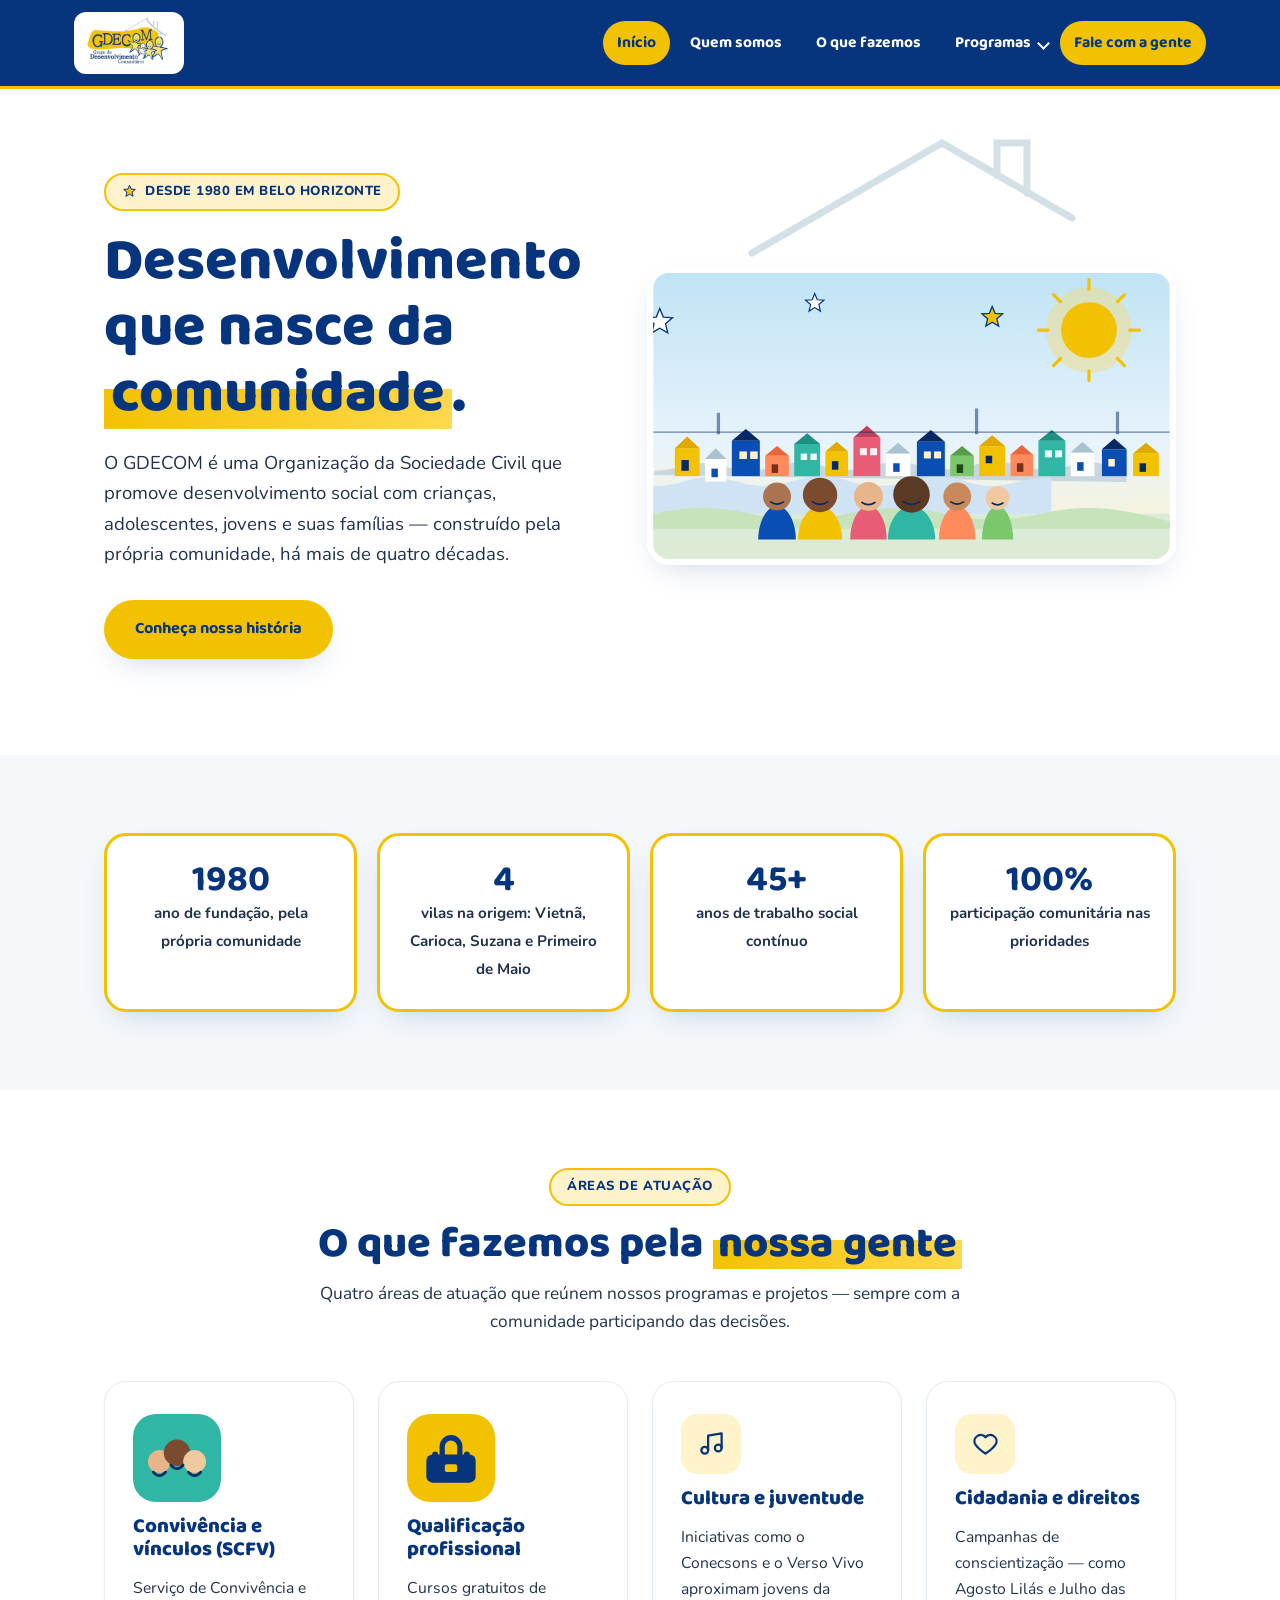
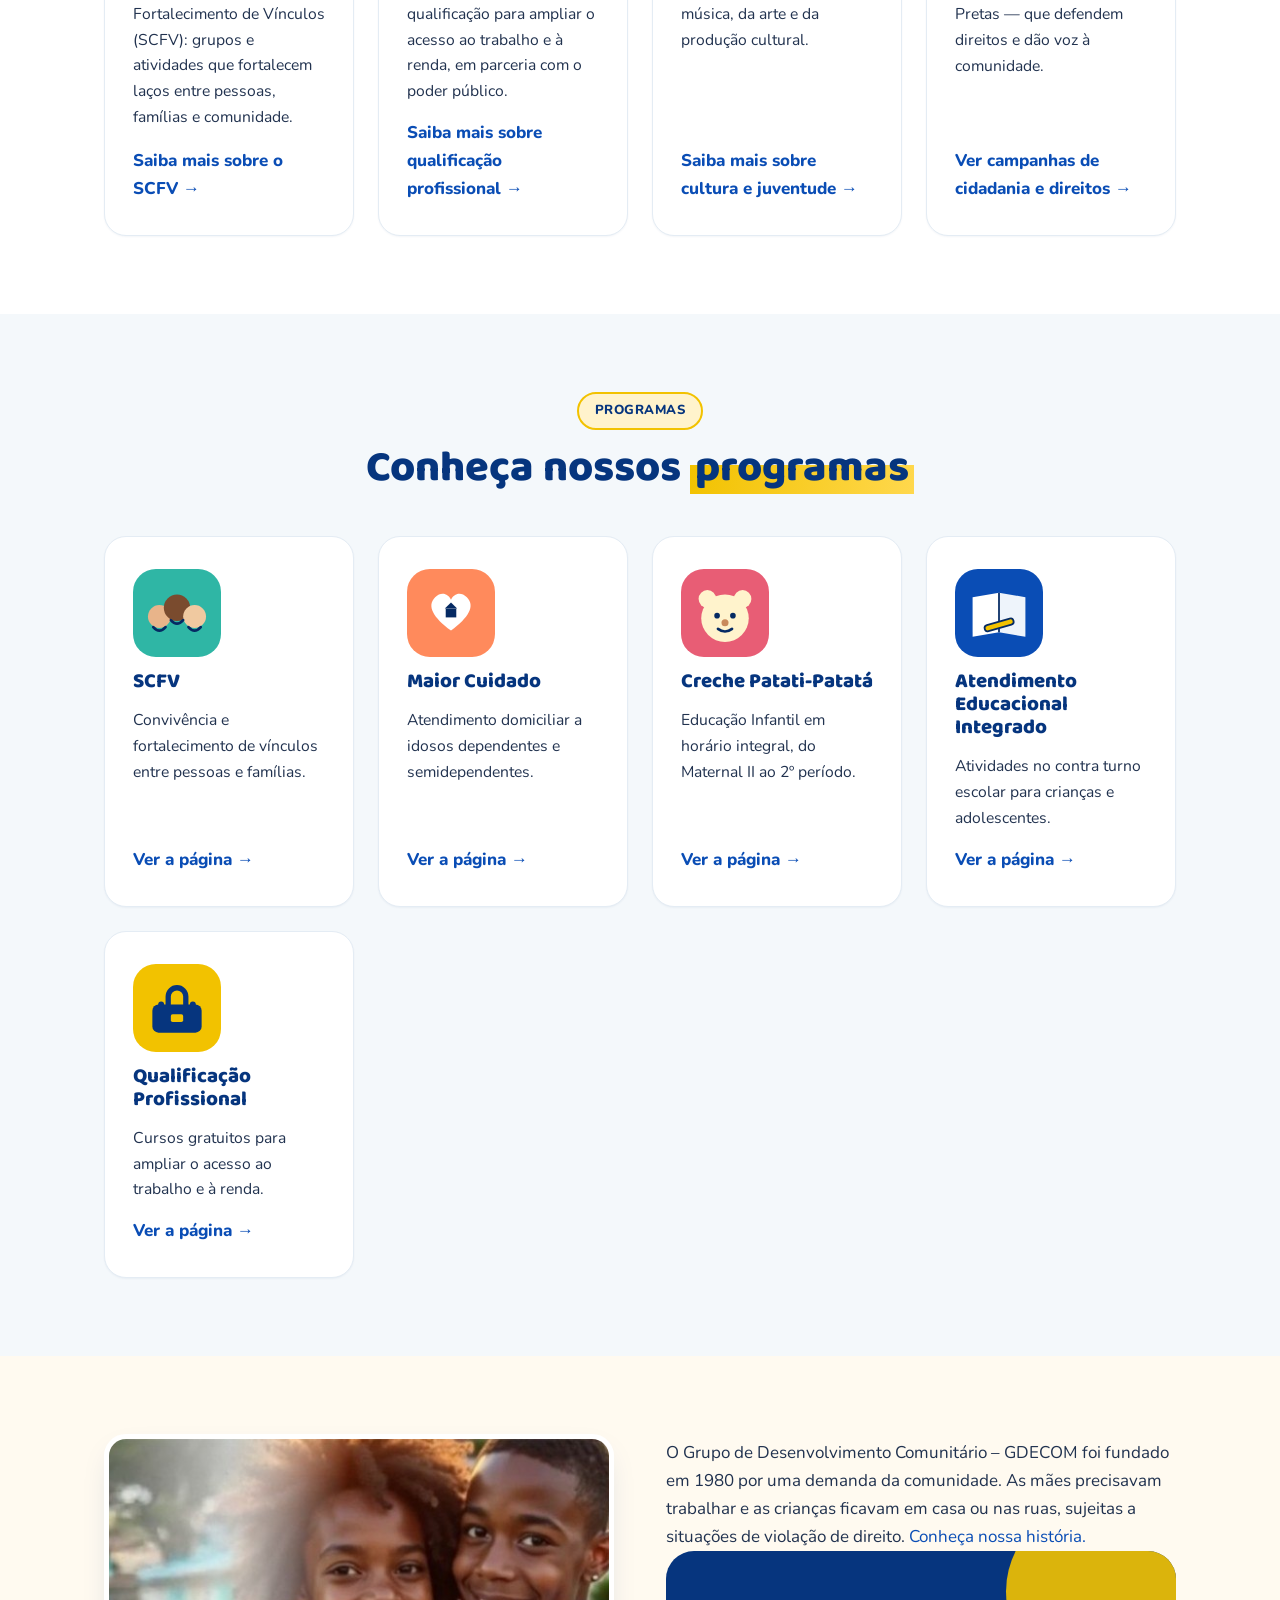
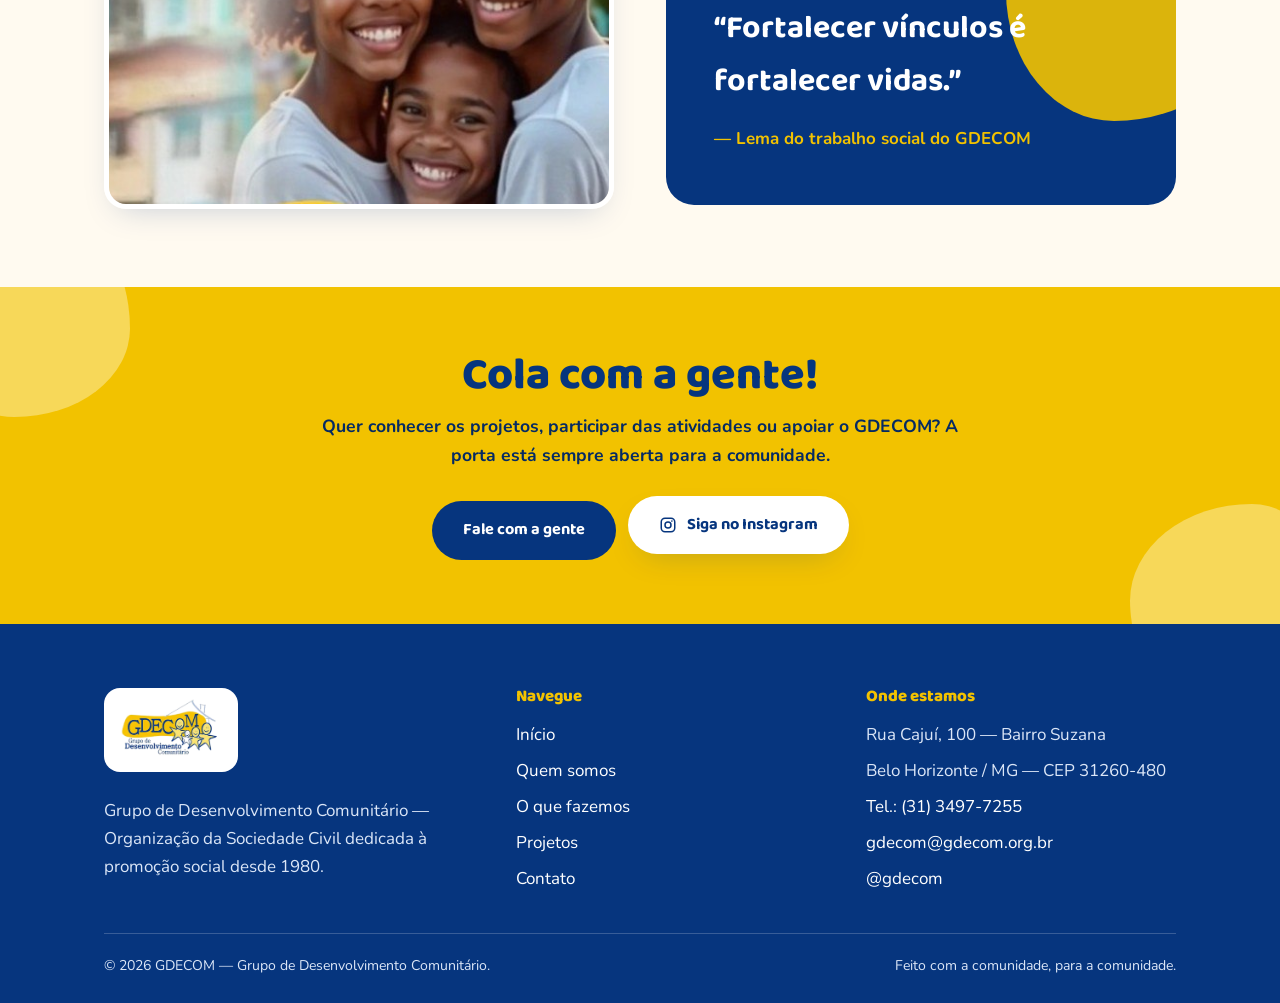
==== commit 458d0deb: "feat: consolidate GDECOM site improvements and content updates Co-Authored-By: Claude Sonnet 5 <nore" ====
--- a/index.html
+++ b/index.html
@@ -24,8 +24,8 @@
   <meta name="twitter:description" content="Desde 1980, o GDECOM promove desenvolvimento social com crianças, adolescentes, jovens e famílias em Belo Horizonte.">
   <meta name="twitter:image" content="https://www.gdecom.org.br/assets/img/gdecom-03.jpg">
 
-  <link rel="icon" type="image/png" href="assets/img/favicon.png">
-  <link rel="apple-touch-icon" href="assets/img/apple-touch-icon.png">
+  <link rel="icon" type="image/png" href="assets/img/favicon.png" sizes="64x64">
+  <link rel="apple-touch-icon" sizes="180x180" href="assets/img/apple-touch-icon.png">
   <link rel="preconnect" href="https://fonts.googleapis.com">
   <link rel="preconnect" href="https://fonts.gstatic.com" crossorigin>
   <link href="https://fonts.googleapis.com/css2?family=Baloo+2:wght@600;700;800&family=Nunito:wght@400;600;700;800&display=swap" rel="stylesheet">
@@ -79,11 +79,11 @@
             </button>
           </div>
           <div class="submenu">
-            <a href="qualificacao-profissional.html"><svg class="icone-programa" viewBox="0 0 100 100" aria-hidden="true" focusable="false"><rect width="100" height="100" rx="26" fill="#f2c200"/><circle cx="32" cy="46" r="3.4" fill="#06357e"/><circle cx="68" cy="46" r="3.4" fill="#06357e"/><path d="M40 46v-9a10 10 0 0 1 20 0v9" fill="none" stroke="#06357e" stroke-width="6" stroke-linecap="round"/><rect x="22" y="46" width="56" height="32" rx="7" fill="#06357e"/><rect x="43" y="57" width="14" height="9" rx="2" fill="#f2c200"/></svg>Qualificação Profissional</a>
-            <a href="scfv.html"><svg class="icone-programa" viewBox="0 0 100 100" aria-hidden="true" focusable="false"><rect width="100" height="100" rx="26" fill="#2fb6a5"/><circle cx="30" cy="54" r="13" fill="#e8b48a"/><circle cx="50" cy="44" r="15" fill="#7a4b2e"/><circle cx="70" cy="54" r="13" fill="#f0c9a0"/><path d="M23 66q7 8 14 0M43 58q7 8 14 0M63 66q7 8 14 0" fill="none" stroke="#052a63" stroke-width="3" stroke-linecap="round"/></svg>SCFV — Serviço de Convivência e Fortalecimento de Vínculos</a>
-            <a href="maior-cuidado.html"><svg class="icone-programa" viewBox="0 0 100 100" aria-hidden="true" focusable="false"><rect width="100" height="100" rx="26" fill="#ff8a5c"/><path d="M50 70C30 55 22 42 32 32c7-7 15-4 18 3 3-7 11-10 18-3 10 10 2 23-18 38z" fill="#ffffff"/><polygon points="50,38 57,45 43,45" fill="#052a63"/><rect x="44" y="45" width="12" height="10" fill="#052a63"/></svg>Maior Cuidado</a>
-            <a href="creche-patati-patata.html"><svg class="icone-programa" viewBox="0 0 100 100" aria-hidden="true" focusable="false"><rect width="100" height="100" rx="26" fill="#e85d75"/><circle cx="30" cy="34" r="10" fill="#fff3cc"/><circle cx="70" cy="34" r="10" fill="#fff3cc"/><circle cx="50" cy="56" r="27" fill="#fff3cc"/><circle cx="41" cy="53" r="3.2" fill="#052a63"/><circle cx="59" cy="53" r="3.2" fill="#052a63"/><circle cx="50" cy="61" r="4" fill="#c98a5b"/><path d="M42 68q8 6 16 0" fill="none" stroke="#052a63" stroke-width="3" stroke-linecap="round"/></svg>Creche Patati-Patatá</a>
-            <a href="atendimento-educacional-integrado.html"><svg class="icone-programa" viewBox="0 0 100 100" aria-hidden="true" focusable="false"><rect width="100" height="100" rx="26" fill="#0a4db5"/><path d="M20 32L50 27V72L20 77Z" fill="#ffffff"/><path d="M80 32L50 27V72L80 77Z" fill="#eef4fb"/><line x1="50" y1="27" x2="50" y2="72" stroke="#052a63" stroke-width="2"/><rect x="33" y="60" width="34" height="7" rx="3.5" fill="#f2c200" stroke="#052a63" stroke-width="2" transform="rotate(-16 50 63)"/></svg>Atendimento Educacional Integrado</a>
+            <a href="qualificacao-profissional.html"><svg class="icone-programa" viewBox="0 0 100 100" aria-hidden="true" focusable="false"><rect width="100" height="100" rx="26" fill="var(--amarelo)"/><circle cx="32" cy="46" r="3.4" fill="var(--azul)"/><circle cx="68" cy="46" r="3.4" fill="var(--azul)"/><path d="M40 46v-9a10 10 0 0 1 20 0v9" fill="none" stroke="var(--azul)" stroke-width="6" stroke-linecap="round"/><rect x="22" y="46" width="56" height="32" rx="7" fill="var(--azul)"/><rect x="43" y="57" width="14" height="9" rx="2" fill="var(--amarelo)"/></svg>Qualificação Profissional</a>
+            <a href="scfv.html"><svg class="icone-programa" viewBox="0 0 100 100" aria-hidden="true" focusable="false"><rect width="100" height="100" rx="26" fill="var(--programa-scfv)"/><circle cx="30" cy="54" r="13" fill="#e8b48a"/><circle cx="50" cy="44" r="15" fill="#7a4b2e"/><circle cx="70" cy="54" r="13" fill="#f0c9a0"/><path d="M23 66q7 8 14 0M43 58q7 8 14 0M63 66q7 8 14 0" fill="none" stroke="var(--azul-profundo)" stroke-width="3" stroke-linecap="round"/></svg>SCFV — Serviço de Convivência e Fortalecimento de Vínculos</a>
+            <a href="maior-cuidado.html"><svg class="icone-programa" viewBox="0 0 100 100" aria-hidden="true" focusable="false"><rect width="100" height="100" rx="26" fill="var(--programa-maior-cuidado)"/><path d="M50 70C30 55 22 42 32 32c7-7 15-4 18 3 3-7 11-10 18-3 10 10 2 23-18 38z" fill="var(--branco)"/><polygon points="50,38 57,45 43,45" fill="var(--azul-profundo)"/><rect x="44" y="45" width="12" height="10" fill="var(--azul-profundo)"/></svg>Maior Cuidado</a>
+            <a href="creche-patati-patata.html"><svg class="icone-programa" viewBox="0 0 100 100" aria-hidden="true" focusable="false"><rect width="100" height="100" rx="26" fill="var(--programa-creche)"/><circle cx="30" cy="34" r="10" fill="var(--amarelo-suave)"/><circle cx="70" cy="34" r="10" fill="var(--amarelo-suave)"/><circle cx="50" cy="56" r="27" fill="var(--amarelo-suave)"/><circle cx="41" cy="53" r="3.2" fill="var(--azul-profundo)"/><circle cx="59" cy="53" r="3.2" fill="var(--azul-profundo)"/><circle cx="50" cy="61" r="4" fill="#c98a5b"/><path d="M42 68q8 6 16 0" fill="none" stroke="var(--azul-profundo)" stroke-width="3" stroke-linecap="round"/></svg>Creche Patati-Patatá</a>
+            <a href="atendimento-educacional-integrado.html"><svg class="icone-programa" viewBox="0 0 100 100" aria-hidden="true" focusable="false"><rect width="100" height="100" rx="26" fill="var(--azul-vivo)"/><path d="M20 32L50 27V72L20 77Z" fill="var(--branco)"/><path d="M80 32L50 27V72L80 77Z" fill="#eef4fb"/><line x1="50" y1="27" x2="50" y2="72" stroke="var(--azul-profundo)" stroke-width="2"/><rect x="33" y="60" width="34" height="7" rx="3.5" fill="var(--amarelo)" stroke="var(--azul-profundo)" stroke-width="2" transform="rotate(-16 50 63)"/></svg>Atendimento Educacional Integrado</a>
           </div>
         </div>
         <a href="contato.html" class="menu-cta">Fale com a gente</a>
@@ -136,30 +136,30 @@
     <section class="secao">
       <div class="container">
         <div class="secao-cabeca centro surgir">
-          <span class="pill">Nossas frentes</span>
+          <span class="pill">Áreas de atuação</span>
           <h2>O que fazemos pela <span class="mancha">nossa gente</span></h2>
-          <p>Programas e atividades para crianças, adolescentes, jovens e famílias —
+          <p>Quatro áreas de atuação que reúnem nossos programas e projetos —
              sempre com a comunidade participando das decisões.</p>
         </div>
         <div class="cards">
           <article class="card surgir">
-            <div class="icone"><svg viewBox="0 0 24 24" fill="none" stroke="currentColor" stroke-width="2" stroke-linecap="round" stroke-linejoin="round" aria-hidden="true" focusable="false"><path d="M17 8a5 5 0 1 0-10 0"/><circle cx="7" cy="12" r="3"/><circle cx="17" cy="12" r="3"/><path d="M2 21c0-2.8 2.2-5 5-5s5 2.2 5 5M12 21c0-2.8 2.2-5 5-5s5 2.2 5 5"/></svg></div>
-            <h3>Convivência e vínculos</h3>
+            <div class="icone icone-ilustrado" aria-hidden="true"><svg viewBox="0 0 100 100" focusable="false"><rect width="100" height="100" rx="26" fill="var(--programa-scfv)"/><circle cx="30" cy="54" r="13" fill="#e8b48a"/><circle cx="50" cy="44" r="15" fill="#7a4b2e"/><circle cx="70" cy="54" r="13" fill="#f0c9a0"/><path d="M23 66q7 8 14 0M43 58q7 8 14 0M63 66q7 8 14 0" fill="none" stroke="var(--azul-profundo)" stroke-width="3" stroke-linecap="round"/></svg></div>
+            <h3>Convivência e vínculos (SCFV)</h3>
             <p>Serviço de Convivência e Fortalecimento de Vínculos (SCFV): grupos e
                atividades que fortalecem laços entre pessoas, famílias e comunidade.</p>
-            <a class="link-seta" href="o-que-fazemos.html">Saiba mais sobre convivência e vínculos &rarr;</a>
-          </article>
-          <article class="card surgir">
-            <div class="icone"><svg viewBox="0 0 24 24" fill="none" stroke="currentColor" stroke-width="2" stroke-linecap="round" stroke-linejoin="round" aria-hidden="true" focusable="false"><path d="M4 19.5A2.5 2.5 0 0 1 6.5 17H20"/><path d="M6.5 2H20v20H6.5A2.5 2.5 0 0 1 4 19.5v-15A2.5 2.5 0 0 1 6.5 2z"/></svg></div>
+            <a class="link-seta" href="scfv.html">Saiba mais sobre o SCFV &rarr;</a>
+          </article>
+          <article class="card surgir">
+            <div class="icone icone-ilustrado" aria-hidden="true"><svg viewBox="0 0 100 100" focusable="false"><rect width="100" height="100" rx="26" fill="var(--amarelo)"/><circle cx="32" cy="46" r="3.4" fill="var(--azul)"/><circle cx="68" cy="46" r="3.4" fill="var(--azul)"/><path d="M40 46v-9a10 10 0 0 1 20 0v9" fill="none" stroke="var(--azul)" stroke-width="6" stroke-linecap="round"/><rect x="22" y="46" width="56" height="32" rx="7" fill="var(--azul)"/><rect x="43" y="57" width="14" height="9" rx="2" fill="var(--amarelo)"/></svg></div>
             <h3>Qualificação profissional</h3>
             <p>Cursos gratuitos de qualificação para ampliar o acesso ao trabalho e à
                renda, em parceria com o poder público.</p>
-            <a class="link-seta" href="o-que-fazemos.html">Saiba mais sobre qualificação profissional &rarr;</a>
+            <a class="link-seta" href="qualificacao-profissional.html">Saiba mais sobre qualificação profissional &rarr;</a>
           </article>
           <article class="card surgir">
             <div class="icone"><svg viewBox="0 0 24 24" fill="none" stroke="currentColor" stroke-width="2" stroke-linecap="round" stroke-linejoin="round" aria-hidden="true" focusable="false"><path d="M9 18V5l12-2v13"/><circle cx="6" cy="18" r="3"/><circle cx="18" cy="16" r="3"/></svg></div>
             <h3>Cultura e juventude</h3>
-            <p>Projetos como o Conecsons e o Verso Vivo aproximam jovens da música,
+            <p>Iniciativas como o Conecsons e o Verso Vivo aproximam jovens da música,
                da arte e da produção cultural.</p>
             <a class="link-seta" href="o-que-fazemos.html">Saiba mais sobre cultura e juventude &rarr;</a>
           </article>
@@ -174,12 +174,65 @@
       </div>
     </section>
 
-    <!-- CITAÇÃO -->
-    <section class="secao">
+    <!-- CONHEÇA NOSSOS PROGRAMAS -->
+    <section class="secao secao-gelo">
       <div class="container">
-        <div class="citacao surgir">
-          <blockquote>&ldquo;Fortalecer vínculos é fortalecer vidas.&rdquo;</blockquote>
-          <cite>— Lema do trabalho social do GDECOM</cite>
+        <div class="secao-cabeca centro surgir">
+          <span class="pill">Programas</span>
+          <h2>Conheça nossos <span class="mancha">programas</span></h2>
+        </div>
+        <div class="cards">
+          <article class="card surgir">
+            <div class="icone icone-ilustrado" aria-hidden="true"><svg viewBox="0 0 100 100" focusable="false"><rect width="100" height="100" rx="26" fill="var(--programa-scfv)"/><circle cx="30" cy="54" r="13" fill="#e8b48a"/><circle cx="50" cy="44" r="15" fill="#7a4b2e"/><circle cx="70" cy="54" r="13" fill="#f0c9a0"/><path d="M23 66q7 8 14 0M43 58q7 8 14 0M63 66q7 8 14 0" fill="none" stroke="var(--azul-profundo)" stroke-width="3" stroke-linecap="round"/></svg></div>
+            <h3>SCFV</h3>
+            <p>Convivência e fortalecimento de vínculos entre pessoas e famílias.</p>
+            <a class="link-seta" href="scfv.html">Ver a página &rarr;</a>
+          </article>
+          <article class="card surgir">
+            <div class="icone icone-ilustrado" aria-hidden="true"><svg viewBox="0 0 100 100" focusable="false"><rect width="100" height="100" rx="26" fill="var(--programa-maior-cuidado)"/><path d="M50 70C30 55 22 42 32 32c7-7 15-4 18 3 3-7 11-10 18-3 10 10 2 23-18 38z" fill="var(--branco)"/><polygon points="50,38 57,45 43,45" fill="var(--azul-profundo)"/><rect x="44" y="45" width="12" height="10" fill="var(--azul-profundo)"/></svg></div>
+            <h3>Maior Cuidado</h3>
+            <p>Atendimento domiciliar a idosos dependentes e semidependentes.</p>
+            <a class="link-seta" href="maior-cuidado.html">Ver a página &rarr;</a>
+          </article>
+          <article class="card surgir">
+            <div class="icone icone-ilustrado" aria-hidden="true"><svg viewBox="0 0 100 100" focusable="false"><rect width="100" height="100" rx="26" fill="var(--programa-creche)"/><circle cx="30" cy="34" r="10" fill="var(--amarelo-suave)"/><circle cx="70" cy="34" r="10" fill="var(--amarelo-suave)"/><circle cx="50" cy="56" r="27" fill="var(--amarelo-suave)"/><circle cx="41" cy="53" r="3.2" fill="var(--azul-profundo)"/><circle cx="59" cy="53" r="3.2" fill="var(--azul-profundo)"/><circle cx="50" cy="61" r="4" fill="#c98a5b"/><path d="M42 68q8 6 16 0" fill="none" stroke="var(--azul-profundo)" stroke-width="3" stroke-linecap="round"/></svg></div>
+            <h3>Creche Patati-Patatá</h3>
+            <p>Educação Infantil em horário integral, do Maternal II ao 2º período.</p>
+            <a class="link-seta" href="creche-patati-patata.html">Ver a página &rarr;</a>
+          </article>
+          <article class="card surgir">
+            <div class="icone icone-ilustrado" aria-hidden="true"><svg viewBox="0 0 100 100" focusable="false"><rect width="100" height="100" rx="26" fill="var(--azul-vivo)"/><path d="M20 32L50 27V72L20 77Z" fill="var(--branco)"/><path d="M80 32L50 27V72L80 77Z" fill="#eef4fb"/><line x1="50" y1="27" x2="50" y2="72" stroke="var(--azul-profundo)" stroke-width="2"/><rect x="33" y="60" width="34" height="7" rx="3.5" fill="var(--amarelo)" stroke="var(--azul-profundo)" stroke-width="2" transform="rotate(-16 50 63)"/></svg></div>
+            <h3>Atendimento Educacional Integrado</h3>
+            <p>Atividades no contra turno escolar para crianças e adolescentes.</p>
+            <a class="link-seta" href="atendimento-educacional-integrado.html">Ver a página &rarr;</a>
+          </article>
+          <article class="card surgir">
+            <div class="icone icone-ilustrado" aria-hidden="true"><svg viewBox="0 0 100 100" focusable="false"><rect width="100" height="100" rx="26" fill="var(--amarelo)"/><circle cx="32" cy="46" r="3.4" fill="var(--azul)"/><circle cx="68" cy="46" r="3.4" fill="var(--azul)"/><path d="M40 46v-9a10 10 0 0 1 20 0v9" fill="none" stroke="var(--azul)" stroke-width="6" stroke-linecap="round"/><rect x="22" y="46" width="56" height="32" rx="7" fill="var(--azul)"/><rect x="43" y="57" width="14" height="9" rx="2" fill="var(--amarelo)"/></svg></div>
+            <h3>Qualificação Profissional</h3>
+            <p>Cursos gratuitos para ampliar o acesso ao trabalho e à renda.</p>
+            <a class="link-seta" href="qualificacao-profissional.html">Ver a página &rarr;</a>
+          </article>
+        </div>
+      </div>
+    </section>
+
+    <!-- IMPACTO HUMANO: foto real + citação -->
+    <section class="secao secao-creme">
+      <div class="container duo">
+        <div class="duo-foto duo-foto--panoramica surgir">
+          <img src="assets/img/oqf-jovens-educacao.jpg" alt="Três jovens sorrindo e se abraçando, com as casas coloridas da comunidade ao fundo" width="774" height="375" loading="lazy" decoding="async">
+        </div>
+        <div class="duo-texto surgir">
+          <p>
+            O Grupo de Desenvolvimento Comunitário – GDECOM foi fundado em 1980
+            por uma demanda da comunidade. As mães precisavam trabalhar e as
+            crianças ficavam em casa ou nas ruas, sujeitas a situações de
+            violação de direito. <a href="quem-somos.html">Conheça nossa história.</a>
+          </p>
+          <div class="citacao">
+            <blockquote>&ldquo;Fortalecer vínculos é fortalecer vidas.&rdquo;</blockquote>
+            <cite>— Lema do trabalho social do GDECOM</cite>
+          </div>
         </div>
       </div>
     </section>
--- a/css/estilo.css
+++ b/css/estilo.css
@@ -19,6 +19,13 @@
   --branco: #ffffff;
   --sombra: 0 12px 32px -14px rgba(6, 53, 126, 0.25);
   --raio: 22px;
+
+  /* cores de identidade por programa — usadas nos ícones do menu "Programas".
+     Qualificação e AEI já reaproveitam as cores de marca acima; só SCFV,
+     Maior Cuidado e Creche precisam de um tom próprio. */
+  --programa-scfv: #2fb6a5;
+  --programa-maior-cuidado: #ff8a5c;
+  --programa-creche: #e85d75;
   --fonte-display: "Baloo 2", "Nunito", sans-serif;
   --fonte-texto: "Nunito", "Trebuchet MS", sans-serif;
 }
@@ -92,6 +99,10 @@
   text-decoration: none !important;
 }
 .btn:hover { transform: translateY(-2px); }
+.btn:focus-visible {
+  outline: 3px solid var(--amarelo);
+  outline-offset: 3px;
+}
 .btn-amarelo { background: var(--amarelo); color: var(--azul); box-shadow: var(--sombra); }
 .btn-amarelo:hover { background: #ffd21a; }
 .btn-azul { background: var(--azul); color: #fff; }
@@ -156,6 +167,10 @@
   align-items: center;
 }
 .topo-logo img { height: 54px; width: auto; }
+.topo-logo:focus-visible {
+  outline: 3px solid var(--amarelo);
+  outline-offset: 3px;
+}
 .menu { display: flex; align-items: center; gap: 6px; }
 .menu a {
   font-family: var(--fonte-display);
@@ -168,6 +183,11 @@
   transition: background .15s ease, color .15s ease;
 }
 .menu a:hover { background: var(--amarelo-suave); color: var(--azul); text-decoration: none; }
+.menu a:focus-visible,
+.submenu-toggle:focus-visible {
+  outline: 3px solid var(--amarelo);
+  outline-offset: 2px;
+}
 .menu a.ativo { background: var(--amarelo); color: var(--azul); }
 .menu .menu-cta { background: var(--amarelo); color: var(--azul); margin-left: 6px; }
 .menu .menu-cta:hover { background: #ffd21a; }
@@ -249,26 +269,53 @@
   font-size: 1.15rem;
   line-height: 1;
 }
+.hamburguer:focus-visible {
+  outline: 3px solid var(--amarelo);
+  outline-offset: 2px;
+}
 
 /* ============================================================
    HERO
    ============================================================ */
-.hero { position: relative; padding: 72px 0 88px; overflow: hidden; }
+.hero { position: relative; padding: 64px 0 72px; overflow: hidden; }
 .hero-grid {
   display: grid;
   grid-template-columns: 1fr;
   gap: 40px;
   align-items: center;
 }
-.hero h1 { font-size: clamp(2.4rem, 5vw, 3.7rem); margin: 18px 0 20px; }
-.hero p.grande { font-size: 1.16rem; max-width: 34rem; color: var(--tinta); }
+.hero h1 { font-size: clamp(1.9rem, 6.4vw, 3.7rem); margin: 18px 0 20px; }
+.hero p.grande { font-size: 1.16rem; max-width: 38rem; color: var(--tinta); }
 .hero-acoes { display: flex; flex-wrap: wrap; gap: 14px; margin-top: 30px; }
 
-/* texto do hero centralizado */
+/* texto do hero: centralizado em telas estreitas (empilhado) */
 .hero-texto { text-align: center; display: flex; flex-direction: column; align-items: center; }
 .hero-texto .pill { margin-inline: auto; }
 .hero-texto p.grande { margin-left: auto; margin-right: auto; }
 .hero-texto .hero-acoes { justify-content: center; }
+
+/* ---------- tablet: ainda empilhado, mas com respiro e alinhamento à esquerda ---------- */
+@media (min-width: 700px) {
+  .hero-texto {
+    text-align: left;
+    align-items: flex-start;
+  }
+  .hero-texto .pill { margin-inline: 0; }
+  .hero-texto p.grande { margin-left: 0; margin-right: 0; }
+  .hero-texto .hero-acoes { justify-content: flex-start; }
+}
+
+/* ---------- desktop: composição em duas colunas ---------- */
+@media (min-width: 1024px) {
+  .hero { padding: 84px 0 96px; }
+  .hero-grid {
+    grid-template-columns: minmax(0, .95fr) minmax(0, 1.05fr);
+    gap: clamp(2.5rem, 5vw, 5.5rem);
+  }
+  .hero-texto { max-width: 46rem; }
+  .hero-foto-banner { max-width: none; }
+  .telhado-riscado { top: -6px; right: auto; left: 58%; width: 300px; opacity: .4; }
+}
 
 .hero-foto {
   position: relative;
@@ -277,9 +324,6 @@
   display: flex;
   justify-content: center;
 }
-/* bolha amarela decorativa removida a pedido — a foto mantém o contorno orgânico própria dela */
-.hero-foto .blob { display: none; }
-
 .hero-foto img {
   position: relative;
   z-index: 1;
@@ -294,51 +338,18 @@
 }
 
 /* banner largo do hero (imagem panorâmica, sem a moldura orgânica) */
-.hero-foto-banner { max-width: 1040px; }
+.hero-foto-banner { width: 100%; max-width: 1040px; }
 .hero-foto-banner img {
   height: auto;
   aspect-ratio: 16 / 9;
   border-radius: var(--raio);
 }
-.estrela-solta {
-  position: absolute;
-  z-index: 2;
-  width: 54px;
-  filter: drop-shadow(0 6px 10px rgba(6,53,126,.25));
-  animation: flutuar 5s ease-in-out infinite;
-}
-@keyframes flutuar {
-  0%, 100% { transform: translateY(0) rotate(-8deg); }
-  50% { transform: translateY(-12px) rotate(6deg); }
-}
-
-/* ---------- você sabia (destaque de texto) ---------- */
-.secao-voce-sabia { padding: 0 0 78px; }
-.voce-sabia-caixa {
-  max-width: 720px;
-  margin: 0 auto;
-  text-align: center;
-  background: var(--azul);
-  border: 3px solid var(--amarelo);
-  border-radius: 32px;
-  padding: 36px 40px;
-  box-shadow: var(--sombra);
-}
-.voce-sabia-caixa .pill-clara {
-  background: var(--amarelo);
-  border-color: var(--amarelo);
-}
-.voce-sabia-caixa p {
-  color: #fff;
-  font-weight: 700;
-  font-size: 1.12rem;
-  line-height: 1.55;
-  margin: 18px 0 0;
-}
-
 /* ---------- história completa (texto longo) ---------- */
 .historia-longa { max-width: 760px; margin: 0 auto; }
 .historia-longa h2 { font-size: clamp(1.6rem, 3vw, 2.1rem); margin-bottom: 22px; }
+/* subtítulos de seção continuam no tamanho de subtítulo mesmo quando precisam
+   ser <h2> por hierarquia semântica (ex.: maior-cuidado.html, aei.html) */
+.historia-longa h2.subtitulo-secao { font-size: 1.4rem; margin-bottom: 10px; }
 .historia-longa p { margin-bottom: 18px; }
 .historia-longa p:last-child { margin-bottom: 0; }
 .historia-longa ul { margin: 0 0 18px 1.2rem; }
@@ -361,6 +372,57 @@
 .subtitulo-secao--espacado { margin-top: 28px; }
 .mt-56 { margin-top: 56px; }
 .mt-28 { margin-top: 28px; }
+.hero-programa-texto .hero-acoes { margin-top: 22px; }
+
+/* ---------- assinatura visual por programa ----------
+   cada página de programa recebe uma classe .pagina-<programa> no <body>,
+   que define --accent a partir da cor de identidade já usada no ícone
+   do programa no menu "Programas". Aplicado com moderação: só a borda
+   do selo, do quadro do logotipo e do selo da galeria mudam de cor —
+   o resto da página continua no azul/amarelo padrão do GDECOM. */
+.pagina-scfv { --accent: var(--programa-scfv); }
+.pagina-maior-cuidado { --accent: var(--programa-maior-cuidado); }
+.pagina-creche { --accent: var(--programa-creche); }
+.pagina-aei { --accent: var(--azul-vivo); }
+.pagina-qualificacao { --accent: var(--amarelo); }
+.pagina-programa .hero-programa .pill,
+.pagina-programa .secao-programa .pill {
+  /* só a borda muda de cor — o texto permanece no azul padrão do .pill
+     para preservar o contraste AA (a cor de destaque, em vários programas,
+     não tem contraste suficiente sobre o fundo claro do selo). */
+  border-color: var(--accent, var(--amarelo));
+}
+.pagina-programa .hero-programa-logo { border-color: var(--accent, #fff); }
+
+/* ---------- outros programas (navegação relacionada) ---------- */
+.chips-programas {
+  display: flex;
+  flex-wrap: wrap;
+  justify-content: center;
+  gap: 12px;
+}
+.chip-programa {
+  display: inline-flex;
+  align-items: center;
+  gap: 10px;
+  background: #fff;
+  border: 2px solid #e4ecf4;
+  border-radius: 999px;
+  padding: 8px 20px 8px 8px;
+  font-family: var(--fonte-display);
+  font-weight: 800;
+  font-size: .96rem;
+  color: var(--azul);
+  transition: border-color .2s ease, transform .2s ease;
+}
+.chip-programa:hover,
+.chip-programa:focus-visible {
+  border-color: var(--amarelo);
+  transform: translateY(-3px);
+  text-decoration: none;
+}
+.chip-programa:focus-visible { outline: 3px solid var(--amarelo); outline-offset: 2px; }
+.chip-programa svg { width: 34px; height: 34px; flex: none; }
 
 /* ---------- aviso de conteúdo em construção ---------- */
 .aviso-conteudo {
@@ -426,25 +488,36 @@
 .card {
   background: #fff;
   border-radius: var(--raio);
-  padding: 30px 26px;
-  border: 2px solid #e4ecf4;
-  box-shadow: 0 6px 20px -12px rgba(6,53,126,.18);
-  transition: transform .2s ease, border-color .2s ease;
+  padding: 32px 28px;
+  border: 1px solid #e4ecf4;
+  box-shadow: 0 1px 2px rgba(6,53,126,.05);
+  transition: transform .2s ease, border-color .2s ease, box-shadow .2s ease;
   display: flex;
   flex-direction: column;
-  gap: 12px;
-}
-.card:hover { transform: translateY(-6px); border-color: var(--amarelo); }
+  gap: 14px;
+}
+.cards .card:hover,
+.cards .card:focus-within {
+  transform: translateY(-4px);
+  border-color: var(--amarelo);
+  box-shadow: 0 16px 28px -18px rgba(6,53,126,.28);
+}
 .card .icone {
-  width: 58px;
-  height: 58px;
-  border-radius: 45% 55% 50% 50% / 55% 45% 55% 45%;
-  background: var(--amarelo);
+  width: 60px;
+  height: 60px;
+  border-radius: 16px;
+  background: var(--amarelo-suave);
   display: grid;
   place-items: center;
   color: var(--azul);
-}
-.card .icone svg { width: 28px; height: 28px; }
+  transition: background .2s ease, color .2s ease;
+}
+.cards .card:hover .icone,
+.cards .card:focus-within .icone {
+  background: var(--azul);
+  color: var(--amarelo);
+}
+.card .icone svg { width: 27px; height: 27px; }
 .card .icone-ilustrado {
   width: 88px;
   height: 88px;
@@ -455,6 +528,11 @@
 .card h3 { font-size: 1.28rem; }
 .card p { font-size: .98rem; }
 .card .link-seta { margin-top: auto; font-weight: 800; color: var(--azul-vivo); }
+.link-seta:focus-visible {
+  outline: 3px solid var(--amarelo);
+  outline-offset: 3px;
+  border-radius: 4px;
+}
 
 /* ---------- mídia lado a lado ---------- */
 .duo {
@@ -473,6 +551,8 @@
   object-fit: cover;
   aspect-ratio: 4 / 4.4;
 }
+/* variante para fotos de origem já panorâmica (evita recorte apertado demais) */
+.duo-foto--panoramica img { aspect-ratio: 4 / 3.4; object-position: 72% 30%; }
 .duo-foto .selo {
   position: absolute;
   bottom: -18px;
@@ -527,32 +607,6 @@
   z-index: 1;
 }
 
-/* ---------- linha do tempo ---------- */
-.tempo { list-style: none; position: relative; padding-left: 34px; }
-.tempo::before {
-  content: "";
-  position: absolute;
-  left: 10px;
-  top: 6px;
-  bottom: 6px;
-  width: 4px;
-  border-radius: 4px;
-  background: var(--amarelo);
-}
-.tempo li { position: relative; padding: 0 0 30px 16px; }
-.tempo li::before {
-  content: "";
-  position: absolute;
-  left: -32px;
-  top: 6px;
-  width: 18px;
-  height: 18px;
-  border-radius: 50%;
-  background: var(--azul);
-  border: 4px solid var(--amarelo);
-}
-.tempo strong { font-family: var(--fonte-display); color: var(--azul); font-size: 1.12rem; display: block; }
-
 /* ---------- valores ---------- */
 .valores { display: grid; grid-template-columns: repeat(auto-fit, minmax(220px, 1fr)); gap: 20px; }
 .valor {
@@ -591,22 +645,6 @@
 .programa li { margin-bottom: 6px; }
 .divisor-programas { border: none; border-top: 3px dashed var(--telhado); margin: 64px 0; }
 
-/* ---------- SCFV: galeria de peças gráficas ---------- */
-.scfv-galeria {
-  grid-column: 1 / -1;
-  display: grid;
-  grid-template-columns: 1fr 1fr;
-  gap: 24px;
-  margin-top: 36px;
-}
-.scfv-galeria img {
-  width: 100%;
-  height: auto;
-  border-radius: var(--raio);
-  border: 5px solid #fff;
-  box-shadow: var(--sombra);
-}
-
 /* ---------- galeria ---------- */
 .galeria { display: grid; grid-template-columns: repeat(auto-fill, minmax(240px, 1fr)); gap: 20px; }
 .galeria figure {
@@ -688,7 +726,7 @@
 .faixa p { color: var(--azul-profundo); font-weight: 700; font-size: 1.1rem; max-width: 40rem; margin: 0 auto 26px; }
 
 /* ---------- contato ---------- */
-.contato-grid { display: grid; grid-template-columns: 1fr 1fr; gap: 40px; align-items: start; }
+.contato-grid { display: grid; grid-template-columns: 1fr 1fr; gap: 40px; align-items: stretch; }
 .contato-cards { display: grid; gap: 16px; }
 .contato-card {
   display: flex;
@@ -735,6 +773,10 @@
 .rodape-grid { display: grid; grid-template-columns: 1.2fr 1fr 1fr; gap: 40px; margin-bottom: 40px; }
 .rodape h4 { color: var(--amarelo); font-size: 1.05rem; margin-bottom: 14px; }
 .rodape a { color: #fff; }
+.rodape a:focus-visible {
+  outline: 3px solid var(--amarelo);
+  outline-offset: 2px;
+}
 .rodape ul { list-style: none; display: grid; gap: 8px; }
 .rodape-logo {
   background: #fff;
@@ -759,17 +801,21 @@
 .surgir.visivel { opacity: 1; transform: none; }
 @media (prefers-reduced-motion: reduce) {
   .surgir { opacity: 1; transform: none; transition: none; }
-  .estrela-solta { animation: none; }
   html { scroll-behavior: auto; }
+  .card, .card .icone { transition: none; }
+  .cards .card:hover, .cards .card:focus-within { transform: none; }
+  .chip-programa { transition: none; }
+  .chip-programa:hover, .chip-programa:focus-visible { transform: none; }
+  .btn { transition: none; }
+  .btn:hover { transform: none; }
 }
 
 /* ============================================================
    RESPONSIVO
    ============================================================ */
 @media (max-width: 900px) {
-  .hero-grid, .duo, .programa, .contato-grid { grid-template-columns: 1fr; }
+  .duo, .programa, .contato-grid { grid-template-columns: 1fr; }
   .duo.invertido .duo-foto, .programa.par .programa-foto { order: 0; }
-  .scfv-galeria { grid-template-columns: 1fr; gap: 18px; }
   .numeros { grid-template-columns: repeat(2, 1fr); }
   .rodape-grid { grid-template-columns: 1fr; }
   .hero { padding: 46px 0 64px; }
@@ -806,7 +852,6 @@
   .submenu a { text-align: center; }
 }
 @media (max-width: 520px) {
-  .numeros { grid-template-columns: 1fr 1fr; }
   .citacao { padding: 36px 26px; }
   body { font-size: 16px; }
 }
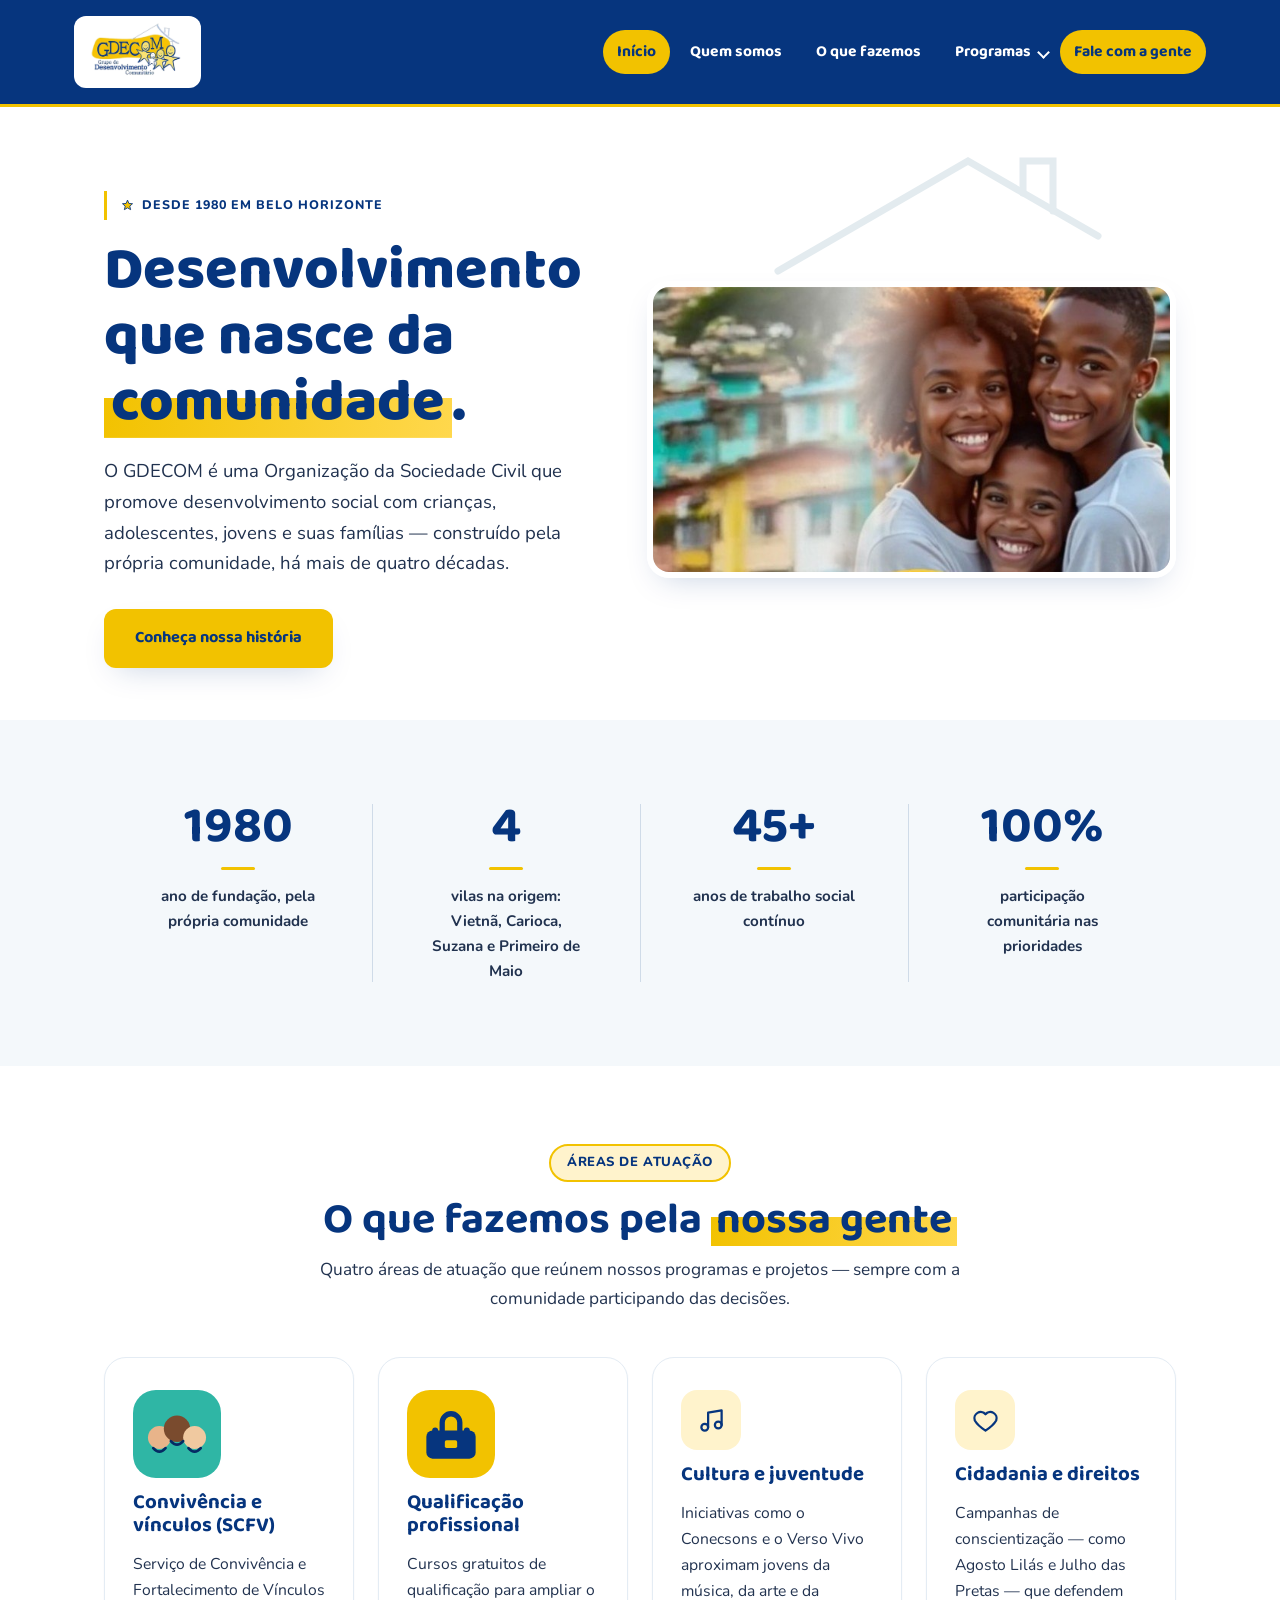
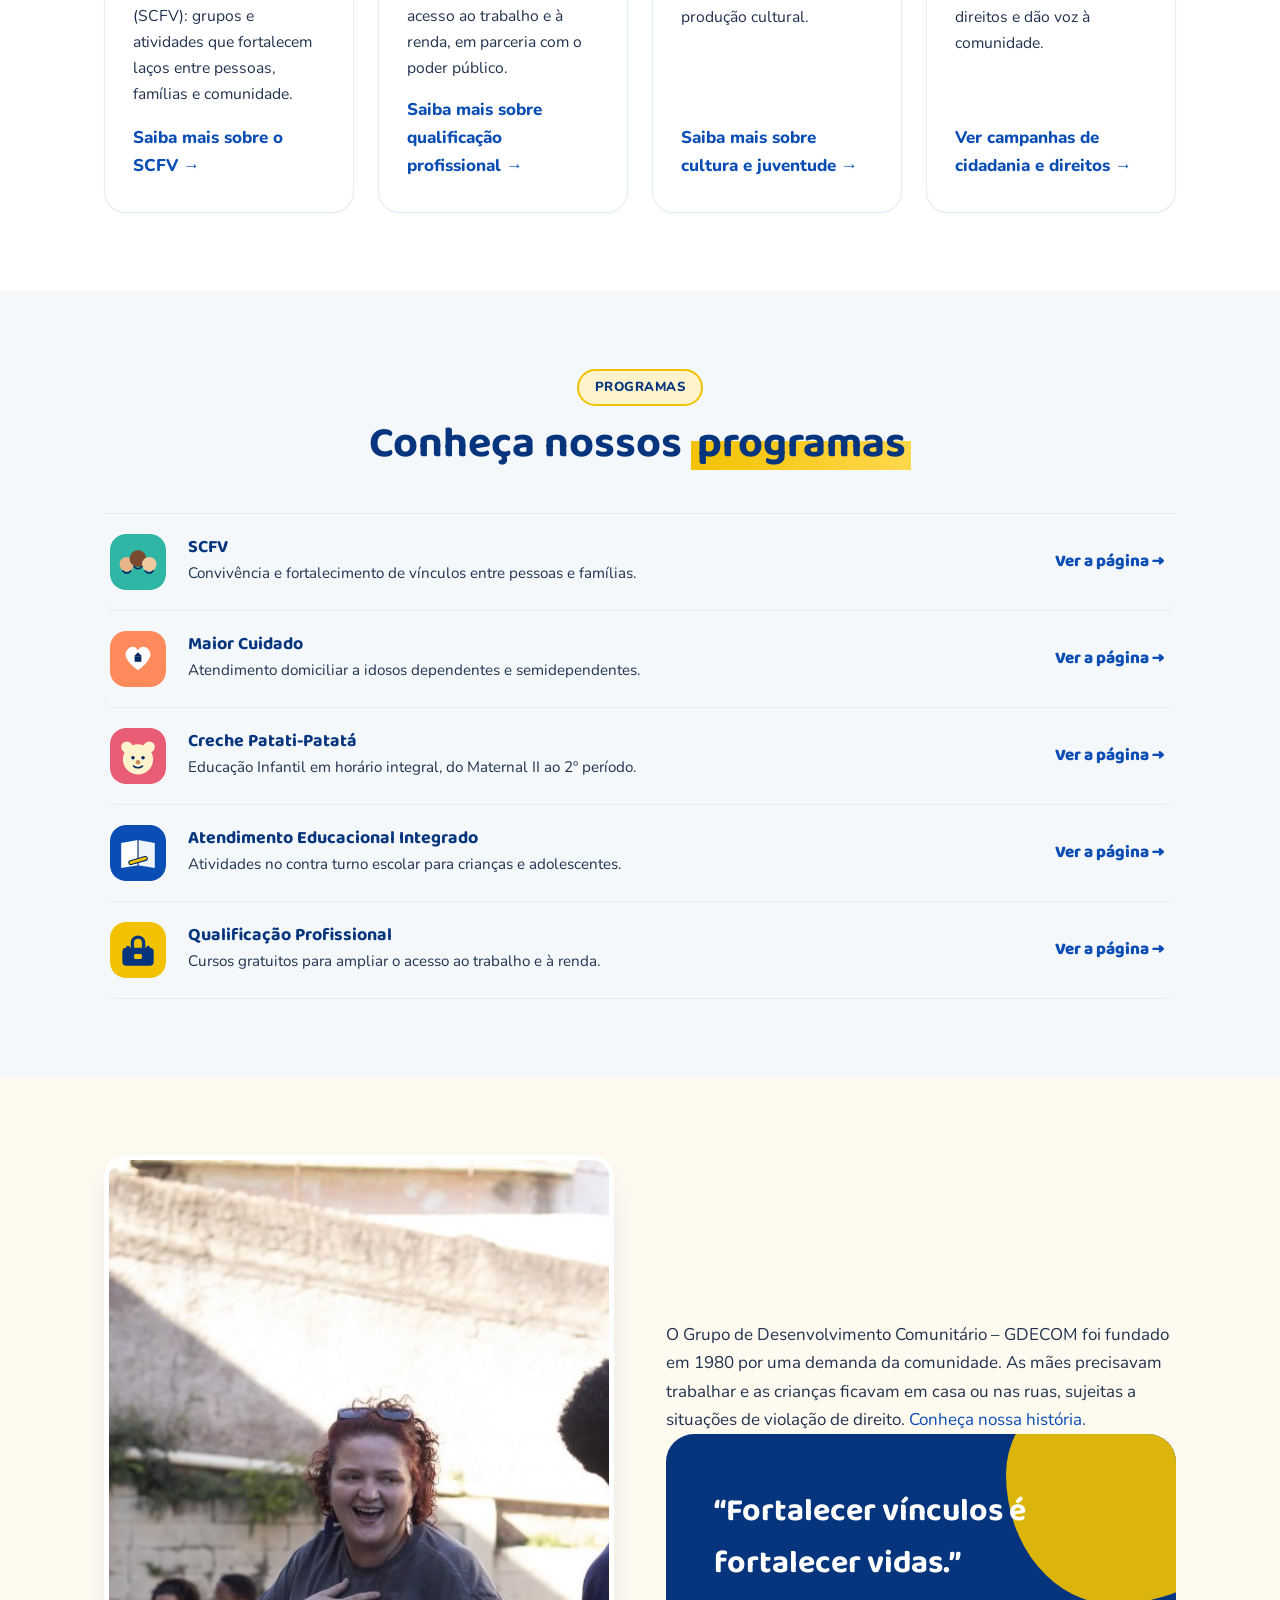
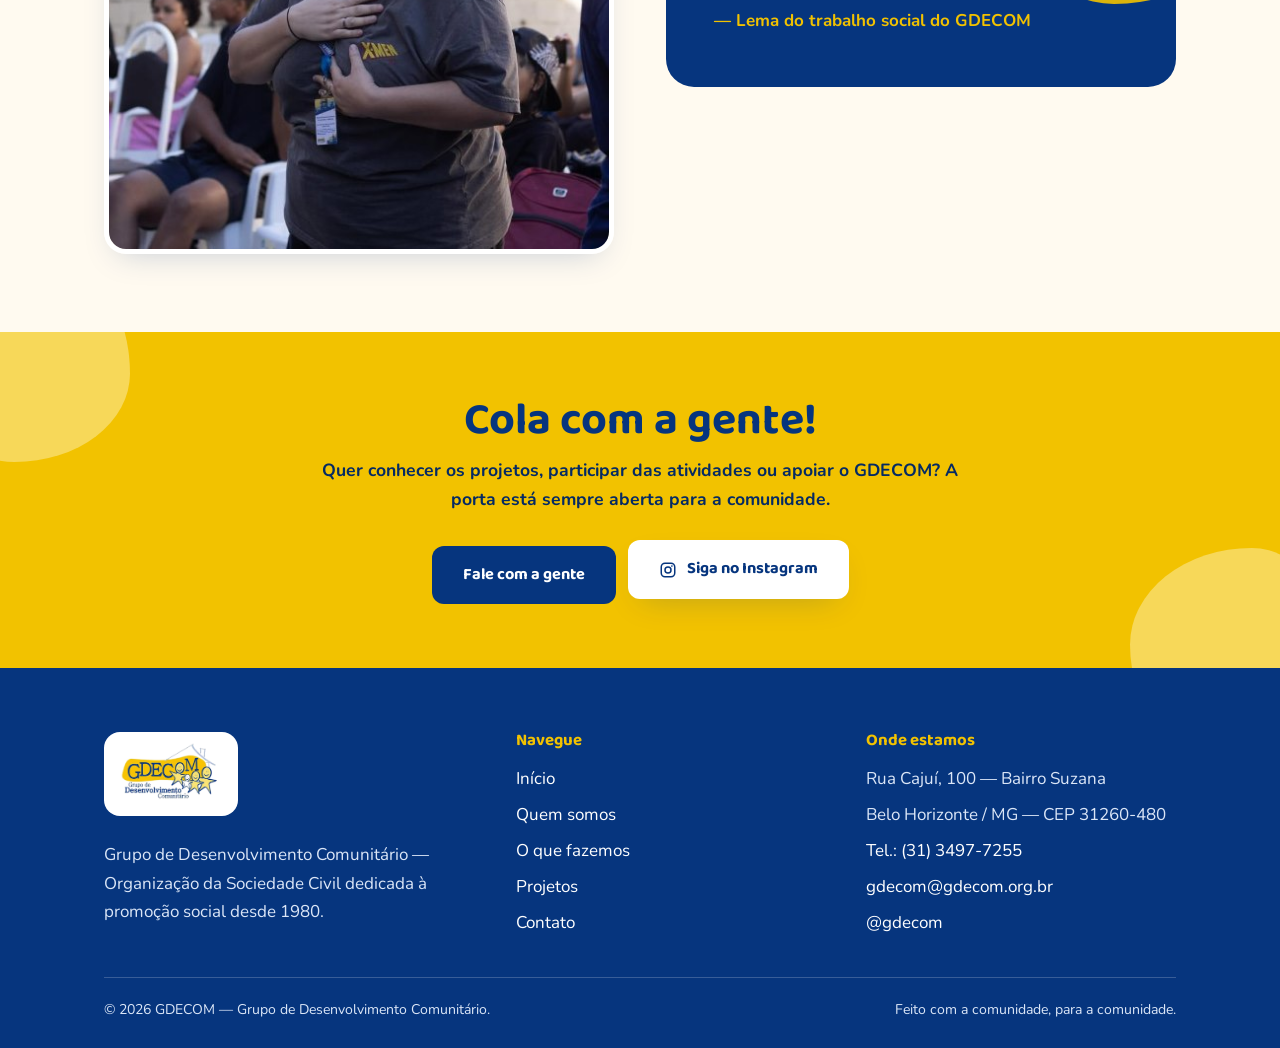
==== commit 85a46876: "feat: modernize GDECOM homepage visual design Co-Authored-By: Claude Sonnet 5 <noreply@anthropic.com" ====
--- a/index.html
+++ b/index.html
@@ -54,7 +54,7 @@
   }
   </script>
 </head>
-<body>
+<body class="pagina-inicial">
 
   <a class="pular-conteudo" href="#conteudo">Pular para o conteúdo</a>
 
@@ -100,7 +100,7 @@
       </svg>
       <div class="container hero-grid">
         <div class="surgir hero-texto">
-          <span class="pill">
+          <span class="pill pill--discreto">
             <svg viewBox="0 0 24 24" fill="#f2c200" stroke="#06357e" stroke-width="1.6" aria-hidden="true" focusable="false"><path d="M12 2l2.6 6.2 6.7.5-5.1 4.4 1.6 6.6L12 16.3 6.2 19.7l1.6-6.6-5.1-4.4 6.7-.5z"/></svg>
             Desde 1980 em Belo Horizonte
           </span>
@@ -115,7 +115,7 @@
           </div>
         </div>
         <div class="hero-foto hero-foto-banner surgir">
-          <img src="assets/img/hero-comunidade-vibrante.svg" alt="Ilustração colorida de uma vila na encosta em Belo Horizonte, com sol, estrelas e um grupo diverso de pessoas de mãos dadas em frente às casas" width="960" height="540" fetchpriority="high">
+          <img src="assets/img/oqf-jovens-educacao.jpg" alt="Três jovens sorrindo e se abraçando, com o colorido das casas da comunidade ao fundo" width="774" height="375" fetchpriority="high">
         </div>
       </div>
     </section>
@@ -181,37 +181,47 @@
           <span class="pill">Programas</span>
           <h2>Conheça nossos <span class="mancha">programas</span></h2>
         </div>
-        <div class="cards">
-          <article class="card surgir">
-            <div class="icone icone-ilustrado" aria-hidden="true"><svg viewBox="0 0 100 100" focusable="false"><rect width="100" height="100" rx="26" fill="var(--programa-scfv)"/><circle cx="30" cy="54" r="13" fill="#e8b48a"/><circle cx="50" cy="44" r="15" fill="#7a4b2e"/><circle cx="70" cy="54" r="13" fill="#f0c9a0"/><path d="M23 66q7 8 14 0M43 58q7 8 14 0M63 66q7 8 14 0" fill="none" stroke="var(--azul-profundo)" stroke-width="3" stroke-linecap="round"/></svg></div>
-            <h3>SCFV</h3>
-            <p>Convivência e fortalecimento de vínculos entre pessoas e famílias.</p>
-            <a class="link-seta" href="scfv.html">Ver a página &rarr;</a>
-          </article>
-          <article class="card surgir">
-            <div class="icone icone-ilustrado" aria-hidden="true"><svg viewBox="0 0 100 100" focusable="false"><rect width="100" height="100" rx="26" fill="var(--programa-maior-cuidado)"/><path d="M50 70C30 55 22 42 32 32c7-7 15-4 18 3 3-7 11-10 18-3 10 10 2 23-18 38z" fill="var(--branco)"/><polygon points="50,38 57,45 43,45" fill="var(--azul-profundo)"/><rect x="44" y="45" width="12" height="10" fill="var(--azul-profundo)"/></svg></div>
-            <h3>Maior Cuidado</h3>
-            <p>Atendimento domiciliar a idosos dependentes e semidependentes.</p>
-            <a class="link-seta" href="maior-cuidado.html">Ver a página &rarr;</a>
-          </article>
-          <article class="card surgir">
-            <div class="icone icone-ilustrado" aria-hidden="true"><svg viewBox="0 0 100 100" focusable="false"><rect width="100" height="100" rx="26" fill="var(--programa-creche)"/><circle cx="30" cy="34" r="10" fill="var(--amarelo-suave)"/><circle cx="70" cy="34" r="10" fill="var(--amarelo-suave)"/><circle cx="50" cy="56" r="27" fill="var(--amarelo-suave)"/><circle cx="41" cy="53" r="3.2" fill="var(--azul-profundo)"/><circle cx="59" cy="53" r="3.2" fill="var(--azul-profundo)"/><circle cx="50" cy="61" r="4" fill="#c98a5b"/><path d="M42 68q8 6 16 0" fill="none" stroke="var(--azul-profundo)" stroke-width="3" stroke-linecap="round"/></svg></div>
-            <h3>Creche Patati-Patatá</h3>
-            <p>Educação Infantil em horário integral, do Maternal II ao 2º período.</p>
-            <a class="link-seta" href="creche-patati-patata.html">Ver a página &rarr;</a>
-          </article>
-          <article class="card surgir">
-            <div class="icone icone-ilustrado" aria-hidden="true"><svg viewBox="0 0 100 100" focusable="false"><rect width="100" height="100" rx="26" fill="var(--azul-vivo)"/><path d="M20 32L50 27V72L20 77Z" fill="var(--branco)"/><path d="M80 32L50 27V72L80 77Z" fill="#eef4fb"/><line x1="50" y1="27" x2="50" y2="72" stroke="var(--azul-profundo)" stroke-width="2"/><rect x="33" y="60" width="34" height="7" rx="3.5" fill="var(--amarelo)" stroke="var(--azul-profundo)" stroke-width="2" transform="rotate(-16 50 63)"/></svg></div>
-            <h3>Atendimento Educacional Integrado</h3>
-            <p>Atividades no contra turno escolar para crianças e adolescentes.</p>
-            <a class="link-seta" href="atendimento-educacional-integrado.html">Ver a página &rarr;</a>
-          </article>
-          <article class="card surgir">
-            <div class="icone icone-ilustrado" aria-hidden="true"><svg viewBox="0 0 100 100" focusable="false"><rect width="100" height="100" rx="26" fill="var(--amarelo)"/><circle cx="32" cy="46" r="3.4" fill="var(--azul)"/><circle cx="68" cy="46" r="3.4" fill="var(--azul)"/><path d="M40 46v-9a10 10 0 0 1 20 0v9" fill="none" stroke="var(--azul)" stroke-width="6" stroke-linecap="round"/><rect x="22" y="46" width="56" height="32" rx="7" fill="var(--azul)"/><rect x="43" y="57" width="14" height="9" rx="2" fill="var(--amarelo)"/></svg></div>
-            <h3>Qualificação Profissional</h3>
-            <p>Cursos gratuitos para ampliar o acesso ao trabalho e à renda.</p>
-            <a class="link-seta" href="qualificacao-profissional.html">Ver a página &rarr;</a>
-          </article>
+        <div class="programas-lista surgir">
+          <div class="programa-linha">
+            <div class="programa-linha-icone" aria-hidden="true"><svg viewBox="0 0 100 100" focusable="false"><rect width="100" height="100" rx="26" fill="var(--programa-scfv)"/><circle cx="30" cy="54" r="13" fill="#e8b48a"/><circle cx="50" cy="44" r="15" fill="#7a4b2e"/><circle cx="70" cy="54" r="13" fill="#f0c9a0"/><path d="M23 66q7 8 14 0M43 58q7 8 14 0M63 66q7 8 14 0" fill="none" stroke="var(--azul-profundo)" stroke-width="3" stroke-linecap="round"/></svg></div>
+            <div class="programa-linha-texto">
+              <h3>SCFV</h3>
+              <p>Convivência e fortalecimento de vínculos entre pessoas e famílias.</p>
+            </div>
+            <a class="programa-linha-link" href="scfv.html">Ver a página &rarr;</a>
+          </div>
+          <div class="programa-linha">
+            <div class="programa-linha-icone" aria-hidden="true"><svg viewBox="0 0 100 100" focusable="false"><rect width="100" height="100" rx="26" fill="var(--programa-maior-cuidado)"/><path d="M50 70C30 55 22 42 32 32c7-7 15-4 18 3 3-7 11-10 18-3 10 10 2 23-18 38z" fill="var(--branco)"/><polygon points="50,38 57,45 43,45" fill="var(--azul-profundo)"/><rect x="44" y="45" width="12" height="10" fill="var(--azul-profundo)"/></svg></div>
+            <div class="programa-linha-texto">
+              <h3>Maior Cuidado</h3>
+              <p>Atendimento domiciliar a idosos dependentes e semidependentes.</p>
+            </div>
+            <a class="programa-linha-link" href="maior-cuidado.html">Ver a página &rarr;</a>
+          </div>
+          <div class="programa-linha">
+            <div class="programa-linha-icone" aria-hidden="true"><svg viewBox="0 0 100 100" focusable="false"><rect width="100" height="100" rx="26" fill="var(--programa-creche)"/><circle cx="30" cy="34" r="10" fill="var(--amarelo-suave)"/><circle cx="70" cy="34" r="10" fill="var(--amarelo-suave)"/><circle cx="50" cy="56" r="27" fill="var(--amarelo-suave)"/><circle cx="41" cy="53" r="3.2" fill="var(--azul-profundo)"/><circle cx="59" cy="53" r="3.2" fill="var(--azul-profundo)"/><circle cx="50" cy="61" r="4" fill="#c98a5b"/><path d="M42 68q8 6 16 0" fill="none" stroke="var(--azul-profundo)" stroke-width="3" stroke-linecap="round"/></svg></div>
+            <div class="programa-linha-texto">
+              <h3>Creche Patati-Patatá</h3>
+              <p>Educação Infantil em horário integral, do Maternal II ao 2º período.</p>
+            </div>
+            <a class="programa-linha-link" href="creche-patati-patata.html">Ver a página &rarr;</a>
+          </div>
+          <div class="programa-linha">
+            <div class="programa-linha-icone" aria-hidden="true"><svg viewBox="0 0 100 100" focusable="false"><rect width="100" height="100" rx="26" fill="var(--azul-vivo)"/><path d="M20 32L50 27V72L20 77Z" fill="var(--branco)"/><path d="M80 32L50 27V72L80 77Z" fill="#eef4fb"/><line x1="50" y1="27" x2="50" y2="72" stroke="var(--azul-profundo)" stroke-width="2"/><rect x="33" y="60" width="34" height="7" rx="3.5" fill="var(--amarelo)" stroke="var(--azul-profundo)" stroke-width="2" transform="rotate(-16 50 63)"/></svg></div>
+            <div class="programa-linha-texto">
+              <h3>Atendimento Educacional Integrado</h3>
+              <p>Atividades no contra turno escolar para crianças e adolescentes.</p>
+            </div>
+            <a class="programa-linha-link" href="atendimento-educacional-integrado.html">Ver a página &rarr;</a>
+          </div>
+          <div class="programa-linha">
+            <div class="programa-linha-icone" aria-hidden="true"><svg viewBox="0 0 100 100" focusable="false"><rect width="100" height="100" rx="26" fill="var(--amarelo)"/><circle cx="32" cy="46" r="3.4" fill="var(--azul)"/><circle cx="68" cy="46" r="3.4" fill="var(--azul)"/><path d="M40 46v-9a10 10 0 0 1 20 0v9" fill="none" stroke="var(--azul)" stroke-width="6" stroke-linecap="round"/><rect x="22" y="46" width="56" height="32" rx="7" fill="var(--azul)"/><rect x="43" y="57" width="14" height="9" rx="2" fill="var(--amarelo)"/></svg></div>
+            <div class="programa-linha-texto">
+              <h3>Qualificação Profissional</h3>
+              <p>Cursos gratuitos para ampliar o acesso ao trabalho e à renda.</p>
+            </div>
+            <a class="programa-linha-link" href="qualificacao-profissional.html">Ver a página &rarr;</a>
+          </div>
         </div>
       </div>
     </section>
@@ -219,8 +229,8 @@
     <!-- IMPACTO HUMANO: foto real + citação -->
     <section class="secao secao-creme">
       <div class="container duo">
-        <div class="duo-foto duo-foto--panoramica surgir">
-          <img src="assets/img/oqf-jovens-educacao.jpg" alt="Três jovens sorrindo e se abraçando, com as casas coloridas da comunidade ao fundo" width="774" height="375" loading="lazy" decoding="async">
+        <div class="duo-foto surgir">
+          <img src="assets/img/scfv-coordenadora-soraya.jpg" alt="Coordenadora de um dos grupos do SCFV sorrindo ao lado de jovens participantes, em atividade ao ar livre do GDECOM" width="580" height="699" loading="lazy" decoding="async">
         </div>
         <div class="duo-texto surgir">
           <p>
@@ -262,7 +272,7 @@
              dedicada à promoção social desde 1980.</p>
         </div>
         <nav aria-label="Links do rodapé">
-          <h4>Navegue</h4>
+          <h3>Navegue</h3>
           <ul>
             <li><a href="index.html">Início</a></li>
             <li><a href="quem-somos.html">Quem somos</a></li>
@@ -272,7 +282,7 @@
           </ul>
         </nav>
         <div>
-          <h4>Onde estamos</h4>
+          <h3>Onde estamos</h3>
           <address style="font-style: normal;">
             <ul>
               <li>Rua Cajuí, 100 — Bairro Suzana</li>
--- a/css/estilo.css
+++ b/css/estilo.css
@@ -314,7 +314,7 @@
   }
   .hero-texto { max-width: 46rem; }
   .hero-foto-banner { max-width: none; }
-  .telhado-riscado { top: -6px; right: auto; left: 58%; width: 300px; opacity: .4; }
+  .telhado-riscado { top: 16px; right: auto; left: 60%; width: 260px; opacity: .2; }
 }
 
 .hero-foto {
@@ -441,7 +441,7 @@
   top: 34px;
   right: -60px;
   width: 340px;
-  opacity: .5;
+  opacity: .32;
   z-index: 0;
 }
 
@@ -771,7 +771,7 @@
    ============================================================ */
 .rodape { background: var(--azul); color: #dbe6f7; padding: 64px 0 26px; margin-top: 0; }
 .rodape-grid { display: grid; grid-template-columns: 1.2fr 1fr 1fr; gap: 40px; margin-bottom: 40px; }
-.rodape h4 { color: var(--amarelo); font-size: 1.05rem; margin-bottom: 14px; }
+.rodape h3 { color: var(--amarelo); font-size: 1.05rem; margin-bottom: 14px; }
 .rodape a { color: #fff; }
 .rodape a:focus-visible {
   outline: 3px solid var(--amarelo);
@@ -855,3 +855,156 @@
   .citacao { padding: 36px 26px; }
   body { font-size: 16px; }
 }
+
+/* ============================================================
+   HOMEPAGE — VISUAL REFINEMENT PASS 1 (escopo: .pagina-inicial)
+   Todas as regras abaixo, salvo indicação contrária, só afetam
+   index.html. Nada aqui altera .pill, .btn, .cards, .card ou o
+   cabeçalho nas outras 10 páginas. Aprovado como teste visual;
+   nada foi commitado.
+   ============================================================ */
+
+/* ---------- H1: eyebrow "Desde 1980" mais discreto (marcador
+   institucional, não um segundo botão) ---------- */
+.pill--discreto {
+  background: transparent;
+  border: none;
+  border-left: 3px solid var(--amarelo);
+  border-radius: 0;
+  padding: 4px 0 4px 14px;
+  font-size: .78rem;
+  letter-spacing: .08em;
+}
+.pill--discreto svg { width: 13px; height: 13px; }
+
+/* ---------- ritmo vertical: transição do herói para os números
+   um pouco mais conectada, sem apertar o herói em si (só o
+   espaçamento inferior muda; o respiro interno permanece) ---------- */
+.pagina-inicial .hero { padding-bottom: 52px; }
+
+/* ---------- cabeçalho: logo com mais presença, sem redesenhar a arte ---------- */
+.pagina-inicial .topo-inner { padding: 16px 24px; }
+.pagina-inicial .topo-logo { padding: 6px 16px; }
+.pagina-inicial .topo-logo img { height: 60px; }
+
+/* ---------- botões do herói e da faixa CTA: raio mais contido
+   (teste local — não propagado ao .btn global ainda) ---------- */
+.pagina-inicial .hero-acoes .btn,
+.pagina-inicial .faixa .btn {
+  border-radius: 12px;
+}
+
+/* ---------- foto real no herói (substitui a ilustração nesta página) ---------- */
+.pagina-inicial .hero-foto-banner img {
+  object-fit: cover;
+  border: 6px solid #fff;
+  box-shadow: var(--sombra);
+}
+
+/* ---------- hierarquia tipográfica: h1 continua no peso mais forte;
+   h2/h3 da home ficam um degrau mais calmos ---------- */
+.pagina-inicial h2,
+.pagina-inicial h3 {
+  font-weight: 700;
+}
+
+/* ---------- números (1980 · 4 · 45+ · 100%): de cartões pesados
+   para uma linha editorial de prova institucional ---------- */
+.numeros { gap: 0; }
+.numero-card {
+  background: transparent;
+  border: none;
+  border-radius: 0;
+  box-shadow: none;
+  padding: 4px 24px;
+  position: relative;
+}
+.numero-card + .numero-card::before {
+  content: "";
+  position: absolute;
+  left: 0;
+  top: 6px;
+  bottom: 6px;
+  width: 1px;
+  background: rgba(6, 53, 126, .15);
+}
+.numero-card strong {
+  font-weight: 700;
+  font-size: clamp(2.5rem, 4vw, 3.3rem);
+  position: relative;
+}
+.numero-card strong::after {
+  content: "";
+  display: block;
+  width: 34px;
+  height: 3px;
+  background: var(--amarelo);
+  margin: 14px auto 0;
+  border-radius: 2px;
+}
+.numero-card span {
+  display: block;
+  margin-top: 14px;
+  max-width: 18ch;
+  margin-left: auto;
+  margin-right: auto;
+}
+@media (max-width: 900px) {
+  .numero-card::before { display: none; }
+  .numero-card:nth-child(3),
+  .numero-card:nth-child(4) {
+    border-top: 1px solid rgba(6, 53, 126, .15);
+    padding-top: 24px;
+  }
+}
+
+/* ---------- "Conheça nossos programas": lista editorial,
+   deliberadamente diferente da grade de cards de "Áreas de atuação" ---------- */
+.programas-lista {
+  display: flex;
+  flex-direction: column;
+  border-top: 1px solid #e4ecf4;
+}
+.programa-linha {
+  display: flex;
+  align-items: center;
+  gap: 22px;
+  padding: 20px 6px;
+  border-bottom: 1px solid #e4ecf4;
+  border-radius: 12px;
+  transition: background .2s ease;
+}
+.programa-linha:hover,
+.programa-linha:focus-within {
+  background: var(--gelo);
+}
+.programa-linha-icone {
+  width: 56px;
+  height: 56px;
+  flex: none;
+  border-radius: 16px;
+  overflow: hidden;
+}
+.programa-linha-icone svg { width: 100%; height: 100%; display: block; }
+.programa-linha-texto { flex: 1 1 auto; min-width: 0; }
+.programa-linha-texto h3 { font-size: 1.12rem; margin-bottom: 4px; }
+.programa-linha-texto p { font-size: .95rem; color: var(--tinta); margin: 0; }
+.programa-linha-link {
+  flex: none;
+  font-family: var(--fonte-display);
+  font-weight: 800;
+  color: var(--azul-vivo);
+  white-space: nowrap;
+  padding: 8px 6px;
+}
+.programa-linha-link:focus-visible {
+  outline: 3px solid var(--amarelo);
+  outline-offset: 2px;
+  border-radius: 4px;
+}
+@media (max-width: 640px) {
+  .programa-linha { flex-wrap: wrap; gap: 12px 16px; }
+  .programa-linha-texto { flex: 1 1 100%; order: 2; }
+  .programa-linha-icone { order: 1; }
+  .programa-linha-link { order: 3; flex: 1 1 100%; }
+}
